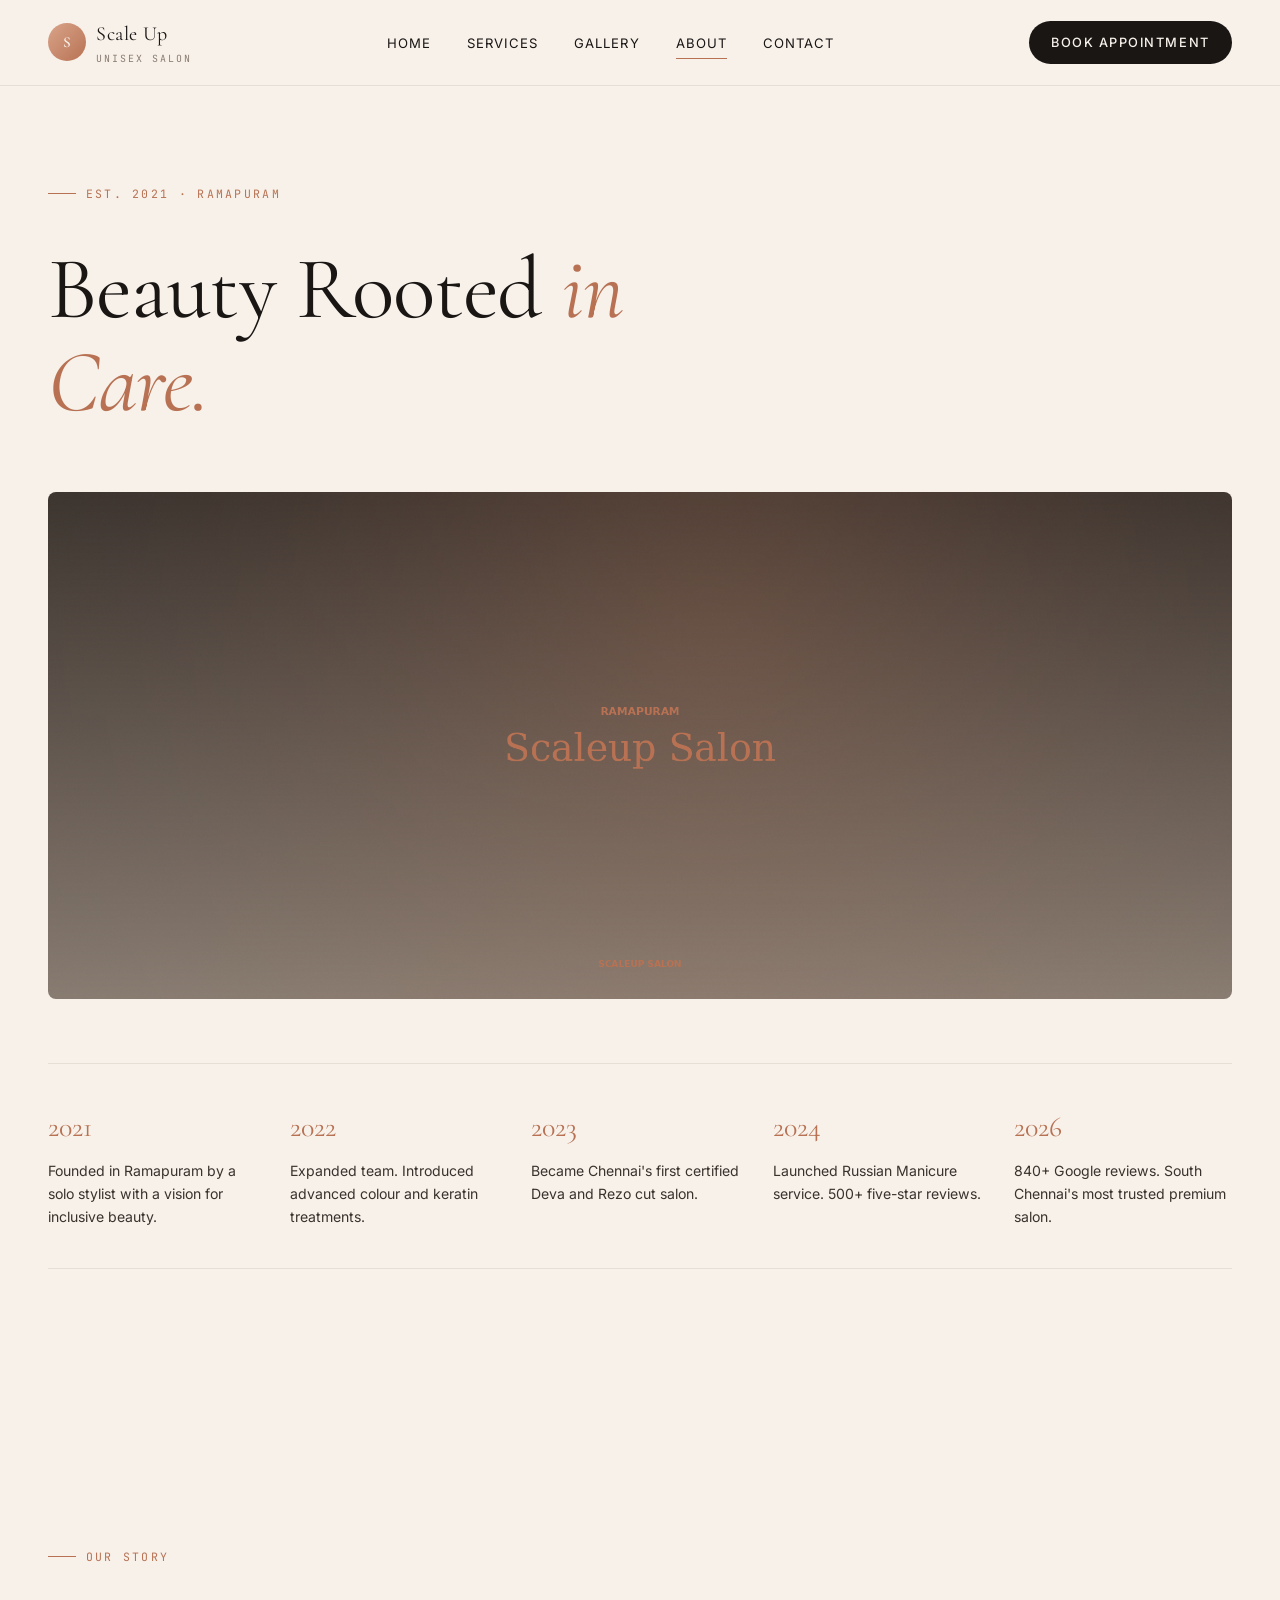
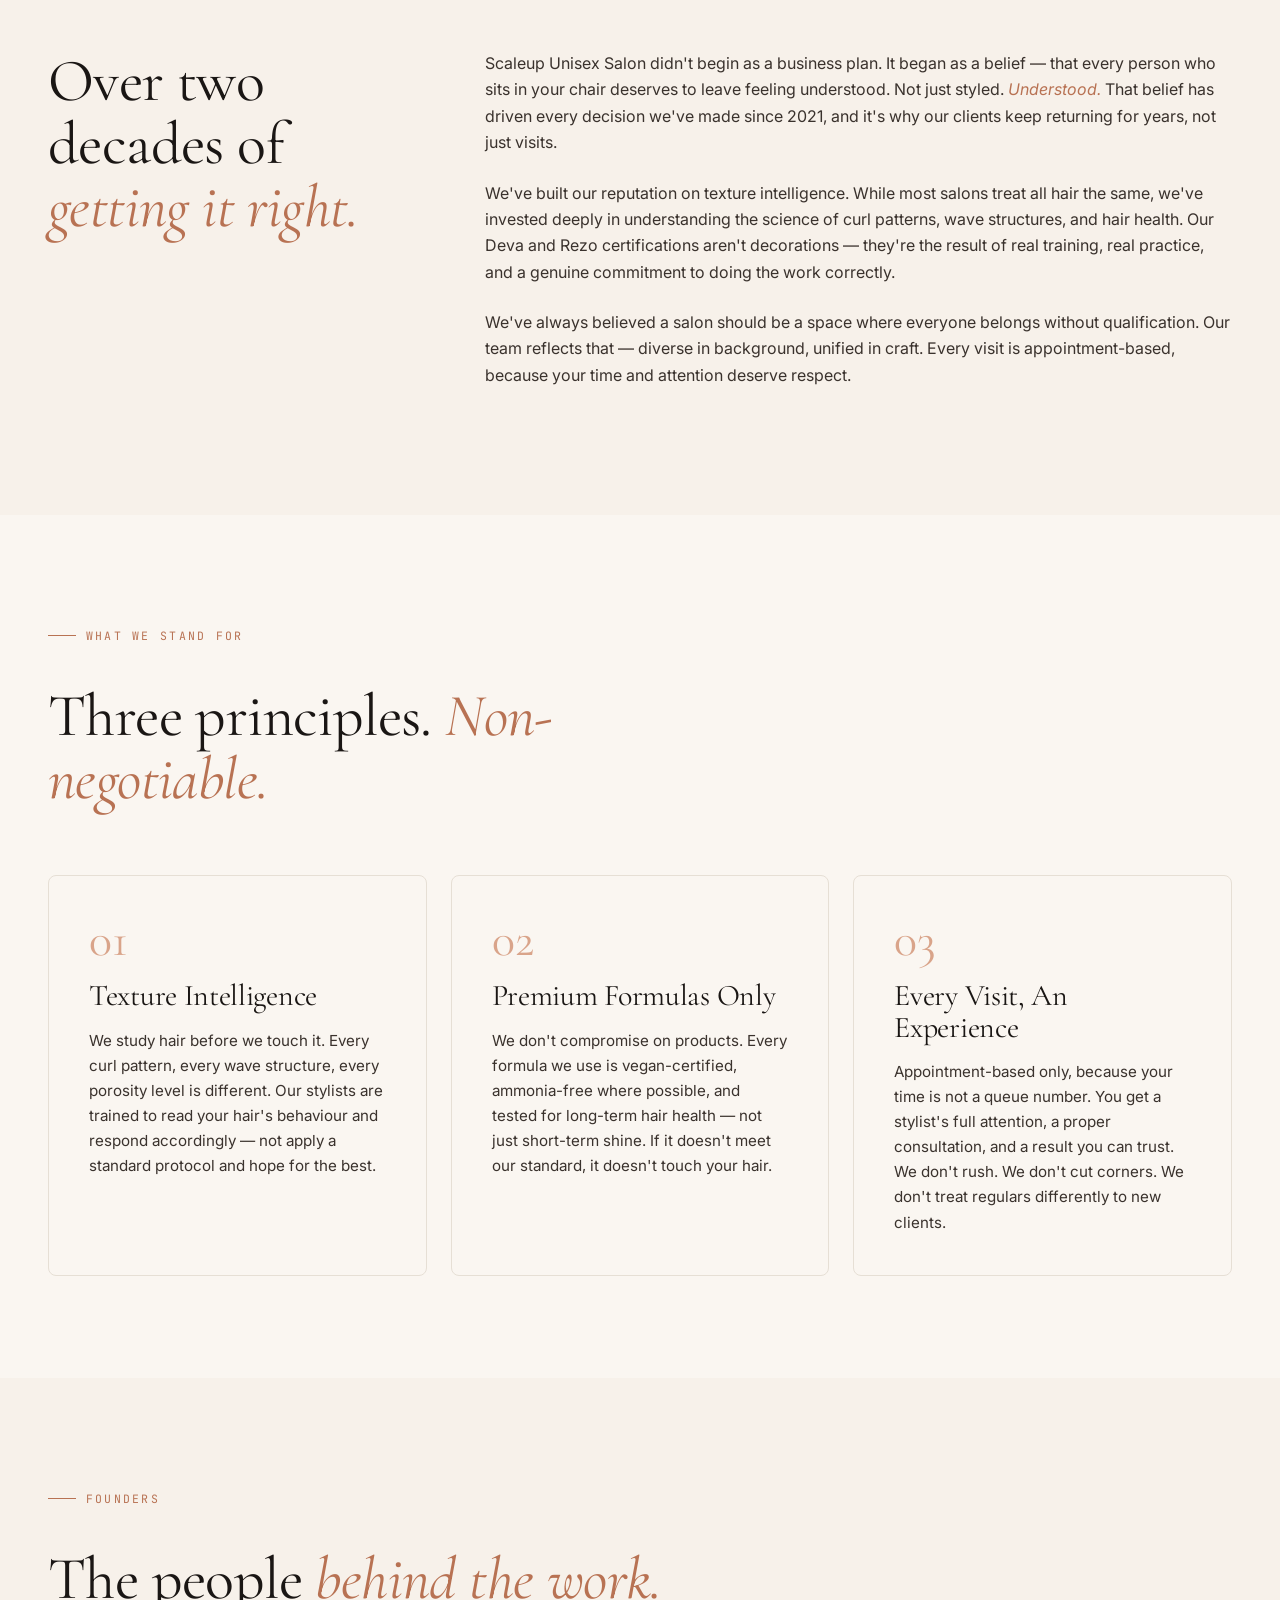
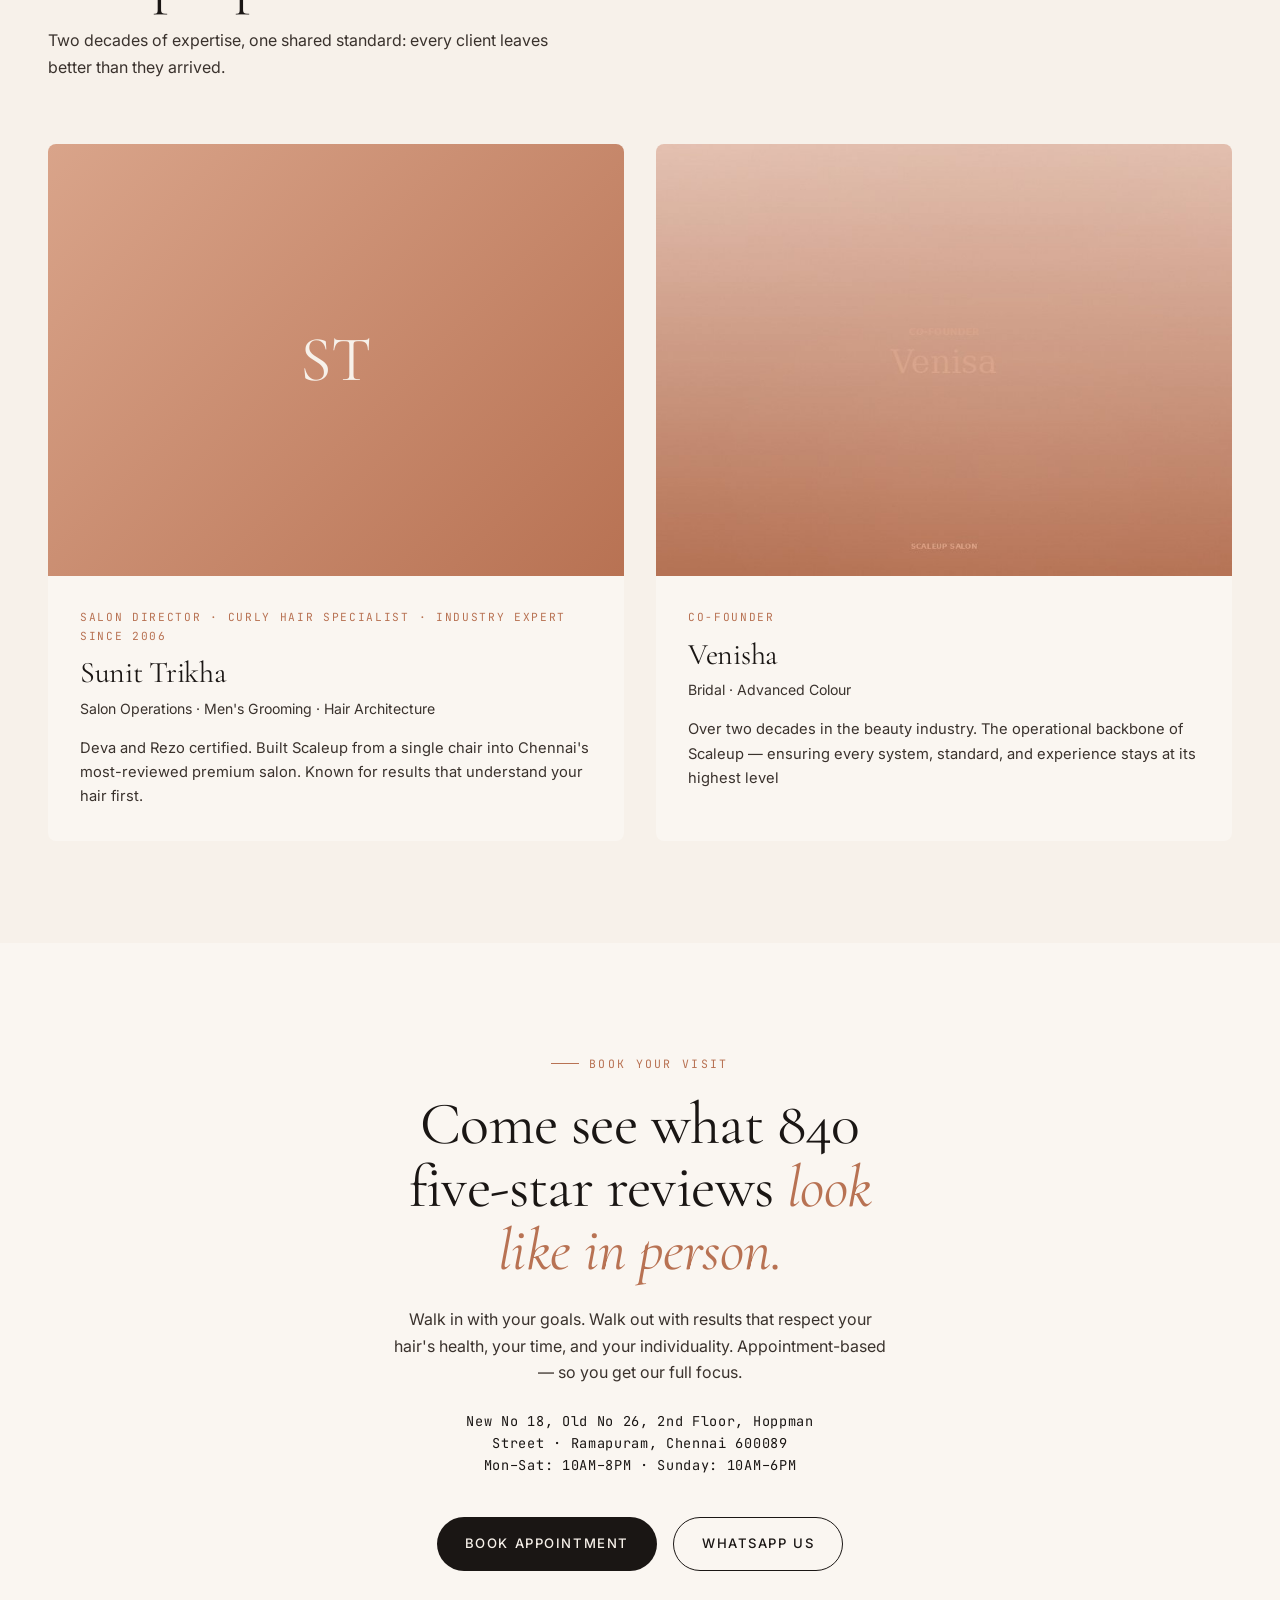
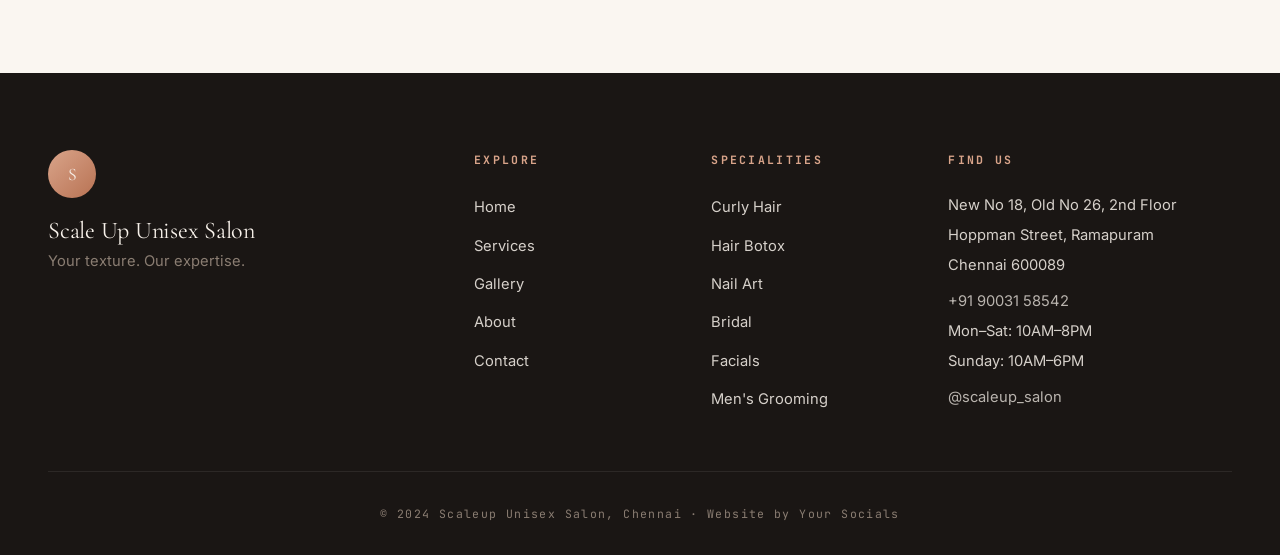
==== about.html @ 475000ea "about us page" ====
<!DOCTYPE html>
<html lang="en">
<head>
  <meta charset="UTF-8" />
  <meta name="viewport" content="width=device-width, initial-scale=1.0" />
  <meta name="description" content="About Scaleup Unisex Salon — women-owned, established 2021. Chennai's premier curly hair and beauty specialist with 840+ five-star reviews." />
  <title>About — Scaleup Unisex Salon</title>
  <link rel="preconnect" href="https://fonts.googleapis.com">
  <link rel="preconnect" href="https://fonts.gstatic.com" crossorigin>
  <link href="https://fonts.googleapis.com/css2?family=Cormorant+Garamond:ital,wght@0,400;0,500;0,600;1,400&family=Inter:wght@300;400;500;600&family=JetBrains+Mono:wght@400;500&display=swap" rel="stylesheet">
  <link rel="stylesheet" href="css/styles.css" />
</head>
<body>

  <!-- Nav -->
  <nav class="nav">
    <div class="nav-inner">
      <a href="index.html" class="nav-brand">
        <span class="logo-mark">S</span>
        <span>Scale Up<small>Unisex Salon</small></span>
      </a>
      <ul class="nav-links">
        <li><a href="index.html">Home</a></li>
        <li><a href="services.html">Services</a></li>
        <li><a href="gallery.html">Gallery</a></li>
        <li><a href="about.html" class="active">About</a></li>
        <li><a href="contact.html">Contact</a></li>
      </ul>
      <a href="contact.html" class="btn btn-primary nav-cta">Book Appointment</a>
      <button class="nav-toggle" aria-label="Menu"><span></span><span></span><span></span></button>
    </div>
  </nav>

  <!-- Page hero -->
  <header class="page-hero">
    <div class="container">
      <span class="eyebrow reveal">Est. 2021 · Ramapuram</span>
      <h1 class="reveal" style="margin-top:1.25rem;">Beauty Rooted <em>in Care.</em></h1>
    </div>
  </header>

  <!-- Hero image -->
  <section style="padding-top:0;">
    <div class="container">
      <div class="reveal" style="border-radius:8px;overflow:hidden;">
        <img src="images/salon-wide.png" alt="Scaleup Salon full interior — chandeliers, elegant mirrors" style="width:100%;aspect-ratio:21/9;object-fit:cover;" />
      </div>

      <!-- Timeline -->
      <div class="timeline reveal">
        <div class="timeline-item">
          <div class="year">2021</div>
          <p>Founded in Ramapuram by a solo stylist with a vision for inclusive beauty.</p>
        </div>
        <div class="timeline-item">
          <div class="year">2022</div>
          <p>Expanded team. Introduced advanced colour and keratin treatments.</p>
        </div>
        <div class="timeline-item">
          <div class="year">2023</div>
          <p>Became Chennai's first certified Deva and Rezo cut salon.</p>
        </div>
        <div class="timeline-item">
          <div class="year">2024</div>
          <p>Launched Russian Manicure service. 500+ five-star reviews.</p>
        </div>
        <div class="timeline-item">
          <div class="year">2026</div>
          <p>840+ Google reviews. South Chennai's most trusted premium salon.</p>
        </div>
      </div>
    </div>
  </section>

  <!-- Story -->
  <section>
    <div class="container">
      <div class="section-head reveal">
        <span class="eyebrow">Our Story</span>
      </div>
      <div class="story-grid reveal">
        <h2>Over two decades of <em>getting it right.</em></h2>
        <div>
          <p>Scaleup Unisex Salon didn't begin as a business plan. It began as a belief — that every person who sits in your chair deserves to leave feeling understood. Not just styled. <em>Understood.</em> That belief has driven every decision we've made since 2021, and it's why our clients keep returning for years, not just visits.</p>
          <p>We've built our reputation on texture intelligence. While most salons treat all hair the same, we've invested deeply in understanding the science of curl patterns, wave structures, and hair health. Our Deva and Rezo certifications aren't decorations — they're the result of real training, real practice, and a genuine commitment to doing the work correctly.</p>
          <p>We've always believed a salon should be a space where everyone belongs without qualification. Our team reflects that — diverse in background, unified in craft. Every visit is appointment-based, because your time and attention deserve respect.</p>
        </div>
      </div>
    </div>
  </section>

  <!-- Principles -->
  <section class="textures">
    <div class="container">
      <div class="section-head reveal">
        <span class="eyebrow">What We Stand For</span>
        <h2 style="margin-top:1.25rem;">Three principles. <em>Non-negotiable.</em></h2>
      </div>
      <div class="principles">
        <div class="principle-card reveal">
          <div class="num">01</div>
          <h3>Texture Intelligence</h3>
          <p>We study hair before we touch it. Every curl pattern, every wave structure, every porosity level is different. Our stylists are trained to read your hair's behaviour and respond accordingly — not apply a standard protocol and hope for the best.</p>
        </div>
        <div class="principle-card reveal">
          <div class="num">02</div>
          <h3>Premium Formulas Only</h3>
          <p>We don't compromise on products. Every formula we use is vegan-certified, ammonia-free where possible, and tested for long-term hair health — not just short-term shine. If it doesn't meet our standard, it doesn't touch your hair.</p>
        </div>
        <div class="principle-card reveal">
          <div class="num">03</div>
          <h3>Every Visit, An Experience</h3>
          <p>Appointment-based only, because your time is not a queue number. You get a stylist's full attention, a proper consultation, and a result you can trust. We don't rush. We don't cut corners. We don't treat regulars differently to new clients.</p>
        </div>
      </div>
    </div>
  </section>

  <!-- Founders -->
  <section>
    <div class="container">
      <div class="section-head reveal">
        <span class="eyebrow">Founders</span>
        <h2 style="margin-top:1.25rem;">The people <em>behind the work.</em></h2>
        <p style="max-width:50ch;margin-top:1rem;color:var(--ink-soft);">Two decades of expertise, one shared standard: every client leaves better than they arrived.</p>
      </div>

      <div class="founders">
                <article class="founder-card reveal">
          <div class="img-wrap">ST</div>
          <div class="body">
            <div class="role">Salon Director · Curly Hair Specialist · Industry Expert since 2006 </div>
            <h3>Sunit Trikha</h3>
            <div class="speciality">Salon Operations · Men's Grooming · Hair Architecture</div>
            <p>Deva and Rezo certified. Built Scaleup from a single chair into Chennai's most-reviewed premium salon. Known for results that understand your hair first.</p>
          </div>
        </article>
        
        <article class="founder-card reveal">
          <div class="img-wrap">
            <img src="images/venisha co founder.jpg" alt="Venisha — Co-Founder, Scaleup Unisex Salon" onerror="this.parentElement.innerHTML='V';" />
          </div>
          <div class="body">
            <div class="role">Co-Founder</div>
            <h3>Venisha</h3>
            <div class="speciality">Bridal · Advanced Colour</div>
            <p>Over two decades in the beauty industry. The operational backbone of Scaleup — ensuring every system, standard, and experience stays at its highest level</p>
          </div>
        </article>
      </div>
    </div>
  </section>

  <!-- CTA -->
  <section class="cta-banner">
    <div class="container reveal">
      <span class="eyebrow">Book Your Visit</span>
      <h2 style="margin-top:1.25rem;">Come see what 840 five-star reviews <em>look like in person.</em></h2>
      <p>Walk in with your goals. Walk out with results that respect your hair's health, your time, and your individuality. Appointment-based — so you get our full focus.</p>
      <p style="font-family:var(--mono);font-size:.85rem;letter-spacing:.05em;margin-top:-1rem;color:var(--ink);">New No 18, Old No 26, 2nd Floor, Hoppman Street · Ramapuram, Chennai 600089<br/>Mon–Sat: 10AM–8PM · Sunday: 10AM–6PM</p>
      <div class="btns">
        <a href="contact.html" class="btn btn-primary">Book Appointment</a>
        <a href="https://wa.me/919003158542" class="btn btn-outline">WhatsApp Us</a>
      </div>
    </div>
  </section>

  <!-- Footer -->
  <footer class="footer">
    <div class="container">
      <div class="footer-grid">
        <div class="footer-brand">
          <div class="logo-mark">S</div>
          <h4>Scale Up Unisex Salon</h4>
          <p>Your texture. Our expertise.</p>
        </div>
        <div class="footer-col">
          <h5>Explore</h5>
          <ul>
            <li><a href="index.html">Home</a></li>
            <li><a href="services.html">Services</a></li>
            <li><a href="gallery.html">Gallery</a></li>
            <li><a href="about.html">About</a></li>
            <li><a href="contact.html">Contact</a></li>
          </ul>
        </div>
        <div class="footer-col">
          <h5>Specialities</h5>
          <ul>
            <li><a href="services.html">Curly Hair</a></li>
            <li><a href="services.html">Hair Botox</a></li>
            <li><a href="services.html">Nail Art</a></li>
            <li><a href="services.html">Bridal</a></li>
            <li><a href="services.html">Facials</a></li>
            <li><a href="services.html">Men's Grooming</a></li>
          </ul>
        </div>
        <div class="footer-col">
          <h5>Find Us</h5>
          <p>New No 18, Old No 26, 2nd Floor</p>
          <p>Hoppman Street, Ramapuram</p>
          <p>Chennai 600089</p>
          <p style="margin-top:.75rem;"><a href="tel:+919003158542">+91 90031 58542</a></p>
          <p>Mon–Sat: 10AM–8PM</p>
          <p>Sunday: 10AM–6PM</p>
          <p style="margin-top:.75rem;"><a href="https://instagram.com/scaleup_salon">@scaleup_salon</a></p>
        </div>
      </div>
      <div class="footer-bottom">
        © 2024 Scaleup Unisex Salon, Chennai · Website by Your Socials
      </div>
    </div>
  </footer>

  <script src="js/main.js"></script>
</body>
</html>
---- css/styles.css ----
/* ========================================
   SCALEUP UNISEX SALON — Stylesheet
   ======================================== */

/* ---------- Design Tokens ---------- */
:root {
  /* Colors — warm editorial palette */
  --cream:        #f7f1ea;
  --cream-soft:   #faf6f1;
  --ink:          #1a1614;
  --ink-soft:     #3a322d;
  --muted:        #8a7d72;
  --blush:        #d9a48a;
  --blush-deep:   #b87253;
  --rose:         #c08672;
  --gold:         #b89968;
  --line:         #e6dfd5;
  --white:        #ffffff;

  /* Typography */
  --serif:        'Cormorant Garamond', 'Playfair Display', Georgia, serif;
  --sans:         'Inter', system-ui, -apple-system, sans-serif;
  --mono:         'JetBrains Mono', 'Courier New', monospace;

  /* Layout */
  --max:          1280px;
  --pad-x:        clamp(1.25rem, 4vw, 3rem);

  /* Motion */
  --ease:         cubic-bezier(0.22, 1, 0.36, 1);
}

/* ---------- Base ---------- */
* { box-sizing: border-box; margin: 0; padding: 0; }

html { scroll-behavior: smooth; }

body {
  font-family: var(--sans);
  font-size: 16px;
  line-height: 1.65;
  color: var(--ink);
  background: var(--cream);
  -webkit-font-smoothing: antialiased;
  -moz-osx-font-smoothing: grayscale;
  overflow-x: hidden;
}

img { max-width: 100%; height: auto; display: block; }

a { color: inherit; text-decoration: none; transition: opacity .25s var(--ease); }
a:hover { opacity: .7; }

button { font-family: inherit; cursor: pointer; border: none; background: none; }

.container {
  max-width: var(--max);
  margin: 0 auto;
  padding: 0 var(--pad-x);
}

/* ---------- Typography ---------- */
h1, h2, h3, h4 {
  font-family: var(--serif);
  font-weight: 400;
  line-height: 1.05;
  letter-spacing: -0.01em;
}

h1 { font-size: clamp(2.75rem, 7vw, 5.5rem); }
h2 { font-size: clamp(2rem, 5vw, 3.75rem); }
h3 { font-size: clamp(1.4rem, 2.5vw, 1.875rem); }

.eyebrow {
  font-family: var(--mono);
  font-size: .72rem;
  text-transform: uppercase;
  letter-spacing: .2em;
  color: var(--blush-deep);
  display: inline-flex;
  align-items: center;
  gap: .6rem;
}
.eyebrow::before {
  content: "";
  width: 28px;
  height: 1px;
  background: var(--blush-deep);
}

em, .italic { font-style: italic; color: var(--blush-deep); }

/* ---------- Buttons ---------- */
.btn {
  display: inline-flex;
  align-items: center;
  gap: .6rem;
  padding: .95rem 1.75rem;
  font-family: var(--sans);
  font-size: .82rem;
  font-weight: 500;
  letter-spacing: .12em;
  text-transform: uppercase;
  border-radius: 999px;
  transition: all .3s var(--ease);
  white-space: nowrap;
}
.btn-primary {
  background: var(--ink);
  color: var(--cream);
}
.btn-primary:hover {
  background: var(--blush-deep);
  opacity: 1;
  transform: translateY(-2px);
}
.btn-outline {
  background: transparent;
  color: var(--ink);
  border: 1px solid var(--ink);
}
.btn-outline:hover {
  background: var(--ink);
  color: var(--cream);
  opacity: 1;
}
.btn-light {
  background: var(--cream);
  color: var(--ink);
}
.btn-light:hover {
  background: var(--blush);
  color: var(--cream);
  opacity: 1;
}

/* ---------- Navigation ---------- */
.nav {
  position: sticky;
  top: 0;
  z-index: 100;
  background: rgba(247, 241, 234, 0.88);
  backdrop-filter: blur(16px);
  -webkit-backdrop-filter: blur(16px);
  border-bottom: 1px solid var(--line);
}
.nav-inner {
  display: flex;
  align-items: center;
  justify-content: space-between;
  padding: 1.1rem var(--pad-x);
  max-width: var(--max);
  margin: 0 auto;
}
.nav-brand {
  display: flex;
  align-items: center;
  gap: .65rem;
  font-family: var(--serif);
  font-size: 1.25rem;
  letter-spacing: .02em;
}
.nav-brand .logo-mark {
  width: 38px;
  height: 38px;
  border-radius: 50%;
  background: linear-gradient(135deg, var(--blush), var(--blush-deep));
  display: grid;
  place-items: center;
  color: var(--cream);
  font-family: var(--serif);
  font-size: .95rem;
  font-weight: 600;
}
.nav-brand small {
  display: block;
  font-size: .62rem;
  font-family: var(--mono);
  letter-spacing: .2em;
  text-transform: uppercase;
  color: var(--muted);
}
.nav-links {
  display: flex;
  align-items: center;
  gap: 2.25rem;
  list-style: none;
}
.nav-links a {
  font-size: .82rem;
  letter-spacing: .08em;
  text-transform: uppercase;
  position: relative;
  padding: .25rem 0;
}
.nav-links a.active::after,
.nav-links a:hover::after {
  content: "";
  position: absolute;
  left: 0; right: 0;
  bottom: -4px;
  height: 1px;
  background: var(--blush-deep);
}
.nav-links a:hover { opacity: 1; }
.nav-cta { font-size: .8rem; padding: .7rem 1.4rem; }

.nav-toggle {
  display: none;
  flex-direction: column;
  gap: 5px;
  padding: .5rem;
}
.nav-toggle span {
  width: 24px;
  height: 1.5px;
  background: var(--ink);
  transition: .3s var(--ease);
}

/* Mobile nav */
@media (max-width: 860px) {
  .nav-links, .nav-cta { display: none; }
  .nav-toggle { display: flex; }
  .nav.open .nav-links {
    display: flex;
    position: absolute;
    top: 100%;
    left: 0; right: 0;
    flex-direction: column;
    background: var(--cream);
    padding: 1.5rem var(--pad-x) 2rem;
    gap: 1.25rem;
    border-bottom: 1px solid var(--line);
  }
  .nav.open .nav-toggle span:nth-child(1) { transform: translateY(6.5px) rotate(45deg); }
  .nav.open .nav-toggle span:nth-child(2) { opacity: 0; }
  .nav.open .nav-toggle span:nth-child(3) { transform: translateY(-6.5px) rotate(-45deg); }
}

/* ---------- Hero ---------- */
.hero {
  position: relative;
  padding: clamp(4rem, 10vw, 7rem) 0 clamp(3rem, 6vw, 5rem);
  overflow: hidden;
}
.hero::before {
  content: "";
  position: absolute;
  top: -10%;
  right: -15%;
  width: 60vw;
  height: 60vw;
  max-width: 700px;
  max-height: 700px;
  background: radial-gradient(circle, rgba(217, 164, 138, 0.35) 0%, transparent 65%);
  border-radius: 50%;
  pointer-events: none;
  z-index: 0;
}

/* Hero background image carousel */
.hero-bg-carousel {
  position: absolute;
  inset: 0;
  z-index: 0;
  overflow: hidden;
}
.hero-bg-slide {
  position: absolute;
  inset: 0;
  width: 100%;
  height: 100%;
  object-fit: cover;
  opacity: 0;
  transition: opacity 1.6s ease;
}
.hero-bg-slide.active { opacity: 1; }
/* Fade the carousel into the cream background so the copy on the left stays fully legible */
.hero-bg-carousel::after {
  content: "";
  position: absolute;
  inset: 0;
  background: linear-gradient(
    90deg,
    var(--cream) 0%,
    var(--cream) 30%,
    rgba(247, 241, 234, 0.85) 45%,
    rgba(247, 241, 234, 0.35) 65%,
    rgba(247, 241, 234, 0.1) 100%
  );
}

.hero-inner { position: relative; z-index: 1; }
.hero h1 {
  max-width: 14ch;
  margin-bottom: 1.5rem;
}
.hero h1 em { display: block; }
.hero p.lead {
  max-width: 50ch;
  font-size: clamp(1rem, 1.4vw, 1.18rem);
  color: var(--ink-soft);
  margin-bottom: 2.25rem;
}
.hero-cta { display: flex; flex-wrap: wrap; gap: 1rem; margin-bottom: 3.5rem; }

.hero-stats {
  display: flex;
  gap: clamp(2rem, 6vw, 4.5rem);
  padding-top: 2rem;
  border-top: 1px solid var(--line);
  max-width: 500px;
}
.hero-stats .stat-num {
  font-family: var(--serif);
  font-size: clamp(2rem, 4vw, 2.75rem);
  display: block;
  color: var(--ink);
}
.hero-stats .stat-label {
  font-family: var(--mono);
  font-size: .7rem;
  letter-spacing: .18em;
  text-transform: uppercase;
  color: var(--muted);
}

/* ---------- Section base ---------- */
section { padding: clamp(4rem, 8vw, 7rem) 0; position: relative; }
.section-head { margin-bottom: clamp(2.5rem, 5vw, 4rem); }
.section-head .eyebrow { margin-bottom: 1.25rem; }
.section-head h2 { max-width: 22ch; }

/* ---------- About preview ---------- */
.about-preview {
  display: grid;
  grid-template-columns: 1fr 1fr;
  gap: clamp(2rem, 5vw, 5rem);
  align-items: center;
}
.about-preview .copy h2 { margin: 1.25rem 0 1.75rem; }
.about-preview .copy p { color: var(--ink-soft); margin-bottom: 1.75rem; max-width: 50ch; }
.about-preview .tags {
  display: flex;
  flex-wrap: wrap;
  gap: .6rem;
}
.about-preview .tag {
  padding: .45rem 1rem;
  border: 1px solid var(--line);
  border-radius: 999px;
  font-size: .78rem;
  background: var(--cream-soft);
}
.about-preview .image-wrap {
  position: relative;
  border-radius: 8px;
  overflow: hidden;
}
.about-preview .image-wrap img {
  width: 100%;
  aspect-ratio: 4/5;
  object-fit: cover;
}
.about-preview .image-badge {
  position: absolute;
  top: 1.5rem;
  left: 1.5rem;
  background: var(--cream);
  padding: .8rem 1.2rem;
  border-radius: 999px;
  font-family: var(--mono);
  font-size: .72rem;
  letter-spacing: .12em;
  text-transform: uppercase;
  box-shadow: 0 4px 14px rgba(26, 22, 20, 0.12);
}
@media (max-width: 860px) {
  .about-preview { grid-template-columns: 1fr; }
}

/* ---------- Texture cards ---------- */
.textures { background: var(--cream-soft); }
.texture-grid {
  display: grid;
  grid-template-columns: repeat(3, 1fr);
  gap: 1.5rem;
}
.texture-card {
  position: relative;
  border-radius: 8px;
  overflow: hidden;
  background: var(--white);
  transition: transform .5s var(--ease);
}
.texture-card:hover { transform: translateY(-6px); }
.texture-card img {
  width: 100%;
  aspect-ratio: 3/4;
  object-fit: cover;
  transition: transform .8s var(--ease);
}
.texture-card:hover img { transform: scale(1.04); }
.texture-card .card-body {
  padding: 1.75rem;
}
.texture-card .card-tag {
  font-family: var(--mono);
  font-size: .7rem;
  letter-spacing: .15em;
  text-transform: uppercase;
  color: var(--blush-deep);
  margin-bottom: .75rem;
}
.texture-card h3 { margin-bottom: .85rem; }
.texture-card p { color: var(--ink-soft); font-size: .95rem; margin-bottom: 1.25rem; }
.texture-card .card-link {
  font-family: var(--mono);
  font-size: .72rem;
  letter-spacing: .15em;
  text-transform: uppercase;
  color: var(--ink);
  border-bottom: 1px solid var(--blush-deep);
  padding-bottom: 2px;
}
@media (max-width: 860px) { .texture-grid { grid-template-columns: 1fr; } }

.section-foot { text-align: center; margin-top: 3rem; }

/* ---------- Services list ---------- */
.services-head {
  display: flex;
  justify-content: space-between;
  align-items: flex-end;
  margin-bottom: clamp(2.5rem, 5vw, 4rem);
  flex-wrap: wrap;
  gap: 1.5rem;
}
.services-list { display: flex; flex-direction: column; }
.service-row {
  display: grid;
  grid-template-columns: 80px 1fr 2fr auto;
  gap: 2rem;
  align-items: center;
  padding: 2rem 0;
  border-top: 1px solid var(--line);
  transition: padding .3s var(--ease);
}
.service-row:last-child { border-bottom: 1px solid var(--line); }
.service-row:hover { padding-left: 1.5rem; }
.service-row .num {
  font-family: var(--serif);
  font-size: 2rem;
  color: var(--muted);
}
.service-row .tag {
  font-family: var(--mono);
  font-size: .7rem;
  letter-spacing: .15em;
  text-transform: uppercase;
  color: var(--blush-deep);
}
.service-row h3 { margin-top: .35rem; }
.service-row p { color: var(--ink-soft); font-size: .95rem; max-width: 50ch; }
.service-row .arrow {
  width: 50px;
  height: 50px;
  border: 1px solid var(--ink);
  border-radius: 50%;
  display: grid;
  place-items: center;
  transition: all .3s var(--ease);
}
.service-row:hover .arrow {
  background: var(--ink);
  color: var(--cream);
}
@media (max-width: 860px) {
  .service-row {
    grid-template-columns: 50px 1fr;
    gap: 1rem;
  }
  .service-row .desc { grid-column: 1 / -1; }
  .service-row .arrow { display: none; }
}

/* ---------- Gallery grid ---------- */
.gallery-grid {
  display: grid;
  grid-template-columns: repeat(3, 1fr);
  gap: 1.25rem;
}
.gallery-item {
  position: relative;
  border-radius: 6px;
  overflow: hidden;
  aspect-ratio: 3/4;
}
.gallery-item:nth-child(4n+1) { aspect-ratio: 3/4; }
.gallery-item:nth-child(4n+2) { aspect-ratio: 1/1; }
.gallery-item:nth-child(4n+3) { aspect-ratio: 4/5; }
.gallery-item img {
  width: 100%;
  height: 100%;
  object-fit: cover;
  transition: transform .7s var(--ease);
}
.gallery-item:hover img { transform: scale(1.06); }
.gallery-item .overlay {
  position: absolute;
  inset: 0;
  background: linear-gradient(to top, rgba(26,22,20,.7) 0%, transparent 50%);
  opacity: 0;
  transition: opacity .3s var(--ease);
  display: flex;
  flex-direction: column;
  justify-content: flex-end;
  padding: 1.5rem;
  color: var(--cream);
}
.gallery-item:hover .overlay { opacity: 1; }
.gallery-item .overlay .tag {
  font-family: var(--mono);
  font-size: .7rem;
  letter-spacing: .15em;
  text-transform: uppercase;
  opacity: .85;
}
.gallery-item .overlay .title {
  font-family: var(--serif);
  font-size: 1.2rem;
  margin-top: .35rem;
}
@media (max-width: 860px) {
  .gallery-grid { grid-template-columns: repeat(2, 1fr); }
}
@media (max-width: 500px) {
  .gallery-grid { grid-template-columns: 1fr; }
}

/* ---------- Testimonials ---------- */
.testimonials { background: var(--ink); color: var(--cream); }
.testimonials .eyebrow { color: var(--blush); }
.testimonials .eyebrow::before { background: var(--blush); }
.testimonials h2 { color: var(--cream); }

.testimonial-track {
  display: flex;
  gap: 2rem;
  overflow-x: auto;
  scroll-snap-type: x mandatory;
  scrollbar-width: none;
  padding-bottom: 1rem;
  margin: 0 calc(-1 * var(--pad-x));
  padding-left: var(--pad-x);
  padding-right: var(--pad-x);
}
.testimonial-track::-webkit-scrollbar { display: none; }
.testimonial-card {
  flex: 0 0 min(420px, 80vw);
  background: rgba(255,255,255,.04);
  border: 1px solid rgba(255,255,255,.08);
  border-radius: 8px;
  padding: 2.25rem;
  scroll-snap-align: start;
}
.stars { color: var(--blush); letter-spacing: .15em; margin-bottom: 1.25rem; }
.testimonial-card blockquote {
  font-family: var(--serif);
  font-size: 1.2rem;
  font-style: italic;
  line-height: 1.5;
  margin-bottom: 2rem;
  color: var(--cream);
}
.testimonial-author {
  display: flex;
  align-items: center;
  gap: 1rem;
  padding-top: 1.5rem;
  border-top: 1px solid rgba(255,255,255,.08);
}
.author-avatar {
  width: 44px;
  height: 44px;
  border-radius: 50%;
  background: linear-gradient(135deg, var(--blush), var(--blush-deep));
  display: grid;
  place-items: center;
  font-family: var(--serif);
  font-size: .9rem;
  color: var(--cream);
}
.author-info .name { font-weight: 500; font-size: .95rem; }
.author-info .service {
  font-family: var(--mono);
  font-size: .7rem;
  letter-spacing: .12em;
  text-transform: uppercase;
  color: var(--muted);
  margin-top: 2px;
}

.testimonial-foot {
  margin-top: 2.5rem;
  display: flex;
  justify-content: space-between;
  align-items: center;
  flex-wrap: wrap;
  gap: 1rem;
}
.review-meta { font-family: var(--mono); font-size: .8rem; letter-spacing: .12em; color: var(--blush); }
.t-controls { display: flex; gap: .75rem; }
.t-btn {
  width: 44px; height: 44px;
  border-radius: 50%;
  border: 1px solid rgba(255,255,255,.2);
  color: var(--cream);
  display: grid; place-items: center;
  transition: .3s var(--ease);
}
.t-btn:hover { background: var(--cream); color: var(--ink); }

/* ---------- CTA banner ---------- */
.cta-banner {
  text-align: center;
  background: var(--cream-soft);
}
.cta-banner h2 { max-width: 18ch; margin: 1.25rem auto 1.5rem; }
.cta-banner p {
  max-width: 50ch;
  margin: 0 auto 2.5rem;
  color: var(--ink-soft);
}
.cta-banner .btns {
  display: flex;
  gap: 1rem;
  justify-content: center;
  flex-wrap: wrap;
}

/* ---------- Footer ---------- */
.footer {
  background: var(--ink);
  color: var(--cream);
  padding: clamp(3.5rem, 6vw, 5rem) 0 2rem;
}
.footer-grid {
  display: grid;
  grid-template-columns: 2fr 1fr 1fr 1.5fr;
  gap: 3rem;
  margin-bottom: 3.5rem;
}
.footer-brand .logo-mark {
  width: 48px; height: 48px;
  border-radius: 50%;
  background: linear-gradient(135deg, var(--blush), var(--blush-deep));
  display: grid; place-items: center;
  color: var(--cream);
  font-family: var(--serif);
  font-size: 1.1rem;
  margin-bottom: 1.25rem;
}
.footer-brand h4 { font-size: 1.5rem; margin-bottom: .35rem; }
.footer-brand p { color: var(--muted); max-width: 30ch; font-size: .92rem; }

.footer-col h5 {
  font-family: var(--mono);
  font-size: .72rem;
  letter-spacing: .2em;
  text-transform: uppercase;
  color: var(--blush);
  margin-bottom: 1.5rem;
}
.footer-col ul { list-style: none; display: flex; flex-direction: column; gap: .75rem; }
.footer-col a, .footer-col p { font-size: .92rem; color: var(--cream); opacity: .85; }
.footer-col p { margin-bottom: .35rem; }

.footer-bottom {
  padding-top: 2rem;
  border-top: 1px solid rgba(255,255,255,.08);
  text-align: center;
  font-family: var(--mono);
  font-size: .72rem;
  letter-spacing: .12em;
  color: var(--muted);
}

@media (max-width: 860px) {
  .footer-grid { grid-template-columns: 1fr 1fr; gap: 2rem; }
}
@media (max-width: 500px) {
  .footer-grid { grid-template-columns: 1fr; }
}

/* ---------- Page hero (interior pages) ---------- */
.page-hero {
  padding: clamp(3.5rem, 7vw, 6rem) 0 clamp(2.5rem, 5vw, 4rem);
  position: relative;
}
.page-hero .eyebrow { margin-bottom: 1.25rem; }
.page-hero h1 { max-width: 14ch; }

/* ---------- Services page rows ---------- */
.svc-block {
  display: grid;
  grid-template-columns: 1fr 1fr;
  gap: clamp(2rem, 6vw, 5rem);
  align-items: center;
  padding: clamp(3rem, 6vw, 5rem) 0;
  border-top: 1px solid var(--line);
}
.svc-block:nth-child(even) { direction: rtl; }
.svc-block:nth-child(even) > * { direction: ltr; }
.svc-block .img-col img {
  width: 100%;
  aspect-ratio: 4/5;
  object-fit: cover;
  border-radius: 8px;
}
.svc-block .copy-col .tag {
  font-family: var(--mono);
  font-size: .72rem;
  letter-spacing: .18em;
  text-transform: uppercase;
  color: var(--blush-deep);
  margin-bottom: 1rem;
  display: block;
}
.svc-block .copy-col h2 { margin-bottom: 1.5rem; }
.svc-block .copy-col > p { color: var(--ink-soft); margin-bottom: 2rem; max-width: 50ch; }
.price-list { list-style: none; margin-bottom: 2rem; }
.price-list li {
  display: flex;
  justify-content: space-between;
  padding: .9rem 0;
  border-bottom: 1px dotted var(--line);
  font-size: .95rem;
}
.price-list li .price {
  font-family: var(--mono);
  font-weight: 500;
  color: var(--blush-deep);
}
@media (max-width: 860px) {
  .svc-block, .svc-block:nth-child(even) { grid-template-columns: 1fr; direction: ltr; }
}

/* ---------- About page ---------- */
.timeline {
  display: grid;
  grid-template-columns: repeat(5, 1fr);
  gap: 1.5rem;
  margin: clamp(3rem, 5vw, 4rem) 0;
  padding: 2.5rem 0;
  border-top: 1px solid var(--line);
  border-bottom: 1px solid var(--line);
}
.timeline-item .year {
  font-family: var(--serif);
  font-size: 1.75rem;
  color: var(--blush-deep);
  margin-bottom: .5rem;
}
.timeline-item p { font-size: .88rem; color: var(--ink-soft); }
@media (max-width: 860px) {
  .timeline { grid-template-columns: repeat(2, 1fr); }
}
@media (max-width: 500px) {
  .timeline { grid-template-columns: 1fr; }
}

.story-grid {
  display: grid;
  grid-template-columns: 1fr 2fr;
  gap: clamp(2rem, 5vw, 4rem);
  align-items: start;
}
.story-grid h2 { position: sticky; top: 100px; }
.story-grid p { margin-bottom: 1.5rem; color: var(--ink-soft); }
@media (max-width: 860px) {
  .story-grid { grid-template-columns: 1fr; }
  .story-grid h2 { position: static; }
}

.principles {
  display: grid;
  grid-template-columns: repeat(3, 1fr);
  gap: 1.5rem;
}
.principle-card {
  background: var(--cream-soft);
  padding: 2.5rem;
  border-radius: 8px;
  border: 1px solid var(--line);
}
.principle-card .num {
  font-family: var(--serif);
  font-size: 3rem;
  color: var(--blush);
  margin-bottom: 1rem;
  line-height: 1;
}
.principle-card h3 { margin-bottom: 1rem; }
.principle-card p { font-size: .95rem; color: var(--ink-soft); }
@media (max-width: 860px) {
  .principles { grid-template-columns: 1fr; }
}

.founders {
  display: grid;
  grid-template-columns: 1fr 1fr;
  gap: 2rem;
}
.founder-card {
  background: var(--cream-soft);
  border-radius: 8px;
  overflow: hidden;
}
.founder-card .img-wrap {
  aspect-ratio: 4/3;
  background: linear-gradient(135deg, var(--blush) 0%, var(--blush-deep) 100%);
  display: grid;
  place-items: center;
  color: var(--cream);
  font-family: var(--serif);
  font-size: 4rem;
}
.founder-card .img-wrap img {
  width: 100%; height: 100%;
  object-fit: cover;
}
.founder-card .body { padding: 2rem; }
.founder-card .role {
  font-family: var(--mono);
  font-size: .7rem;
  letter-spacing: .15em;
  text-transform: uppercase;
  color: var(--blush-deep);
  margin-bottom: .75rem;
}
.founder-card h3 { margin-bottom: .5rem; }
.founder-card .speciality {
  color: var(--ink-soft);
  font-size: .88rem;
  margin-bottom: 1rem;
}
.founder-card p { font-size: .92rem; color: var(--ink-soft); }
@media (max-width: 860px) { .founders { grid-template-columns: 1fr; } }

/* ---------- Gallery filter ---------- */
.gallery-filter {
  display: flex;
  gap: .5rem;
  flex-wrap: wrap;
  margin-bottom: 2.5rem;
  padding-top: 1rem;
}
.filter-btn {
  padding: .6rem 1.4rem;
  border: 1px solid var(--line);
  border-radius: 999px;
  font-size: .82rem;
  letter-spacing: .08em;
  color: var(--ink-soft);
  background: var(--cream);
  transition: .25s var(--ease);
}
.filter-btn:hover, .filter-btn.active {
  background: var(--ink);
  color: var(--cream);
  border-color: var(--ink);
}

.gallery-item.hidden { display: none; }

/* ---------- Contact form ---------- */
.contact-grid {
  display: grid;
  grid-template-columns: 1fr 1.4fr;
  gap: clamp(2rem, 5vw, 4rem);
  align-items: start;
}
.contact-info {
  background: var(--cream-soft);
  padding: 2.5rem;
  border-radius: 8px;
  border: 1px solid var(--line);
}
.contact-info .info-img {
  width: 100%;
  aspect-ratio: 4/3;
  object-fit: cover;
  border-radius: 6px;
  margin-bottom: 2rem;
}
.contact-info h4 {
  font-family: var(--mono);
  font-size: .72rem;
  letter-spacing: .18em;
  text-transform: uppercase;
  color: var(--blush-deep);
  margin-bottom: .75rem;
}
.contact-info .info-block { margin-bottom: 2rem; }
.contact-info .info-block p { color: var(--ink-soft); font-size: .95rem; line-height: 1.7; }

.contact-info .info-cta {
  display: flex;
  flex-direction: column;
  gap: .75rem;
  margin-top: 2rem;
}

.contact-form {
  background: var(--white);
  padding: clamp(2rem, 4vw, 3rem);
  border-radius: 8px;
  border: 1px solid var(--line);
}
.form-grid {
  display: grid;
  grid-template-columns: 1fr 1fr;
  gap: 1.25rem;
}
.form-grid .full { grid-column: 1 / -1; }
.form-group { display: flex; flex-direction: column; }
.form-group label {
  font-family: var(--mono);
  font-size: .68rem;
  letter-spacing: .15em;
  text-transform: uppercase;
  color: var(--muted);
  margin-bottom: .5rem;
}
.form-group input,
.form-group select,
.form-group textarea {
  font-family: var(--sans);
  font-size: .95rem;
  padding: .85rem 1rem;
  background: var(--cream-soft);
  border: 1px solid var(--line);
  border-radius: 6px;
  color: var(--ink);
  transition: .2s var(--ease);
}
.form-group input:focus,
.form-group select:focus,
.form-group textarea:focus {
  outline: none;
  border-color: var(--blush-deep);
  background: var(--white);
}
.form-group textarea { resize: vertical; min-height: 110px; }

.form-submit { margin-top: 1.5rem; width: 100%; justify-content: center; }

.form-success {
  display: none;
  background: var(--ink);
  color: var(--cream);
  padding: 1.25rem 1.5rem;
  border-radius: 6px;
  margin-top: 1.5rem;
  font-size: .92rem;
}
.form-success.show { display: block; }

@media (max-width: 860px) {
  .contact-grid { grid-template-columns: 1fr; }
  .form-grid { grid-template-columns: 1fr; }
}

/* ---------- Reveal animation ---------- */
.reveal {
  opacity: 0;
  transform: translateY(24px);
  transition: opacity .8s var(--ease), transform .8s var(--ease);
}
.reveal.in {
  opacity: 1;
  transform: translateY(0);
}
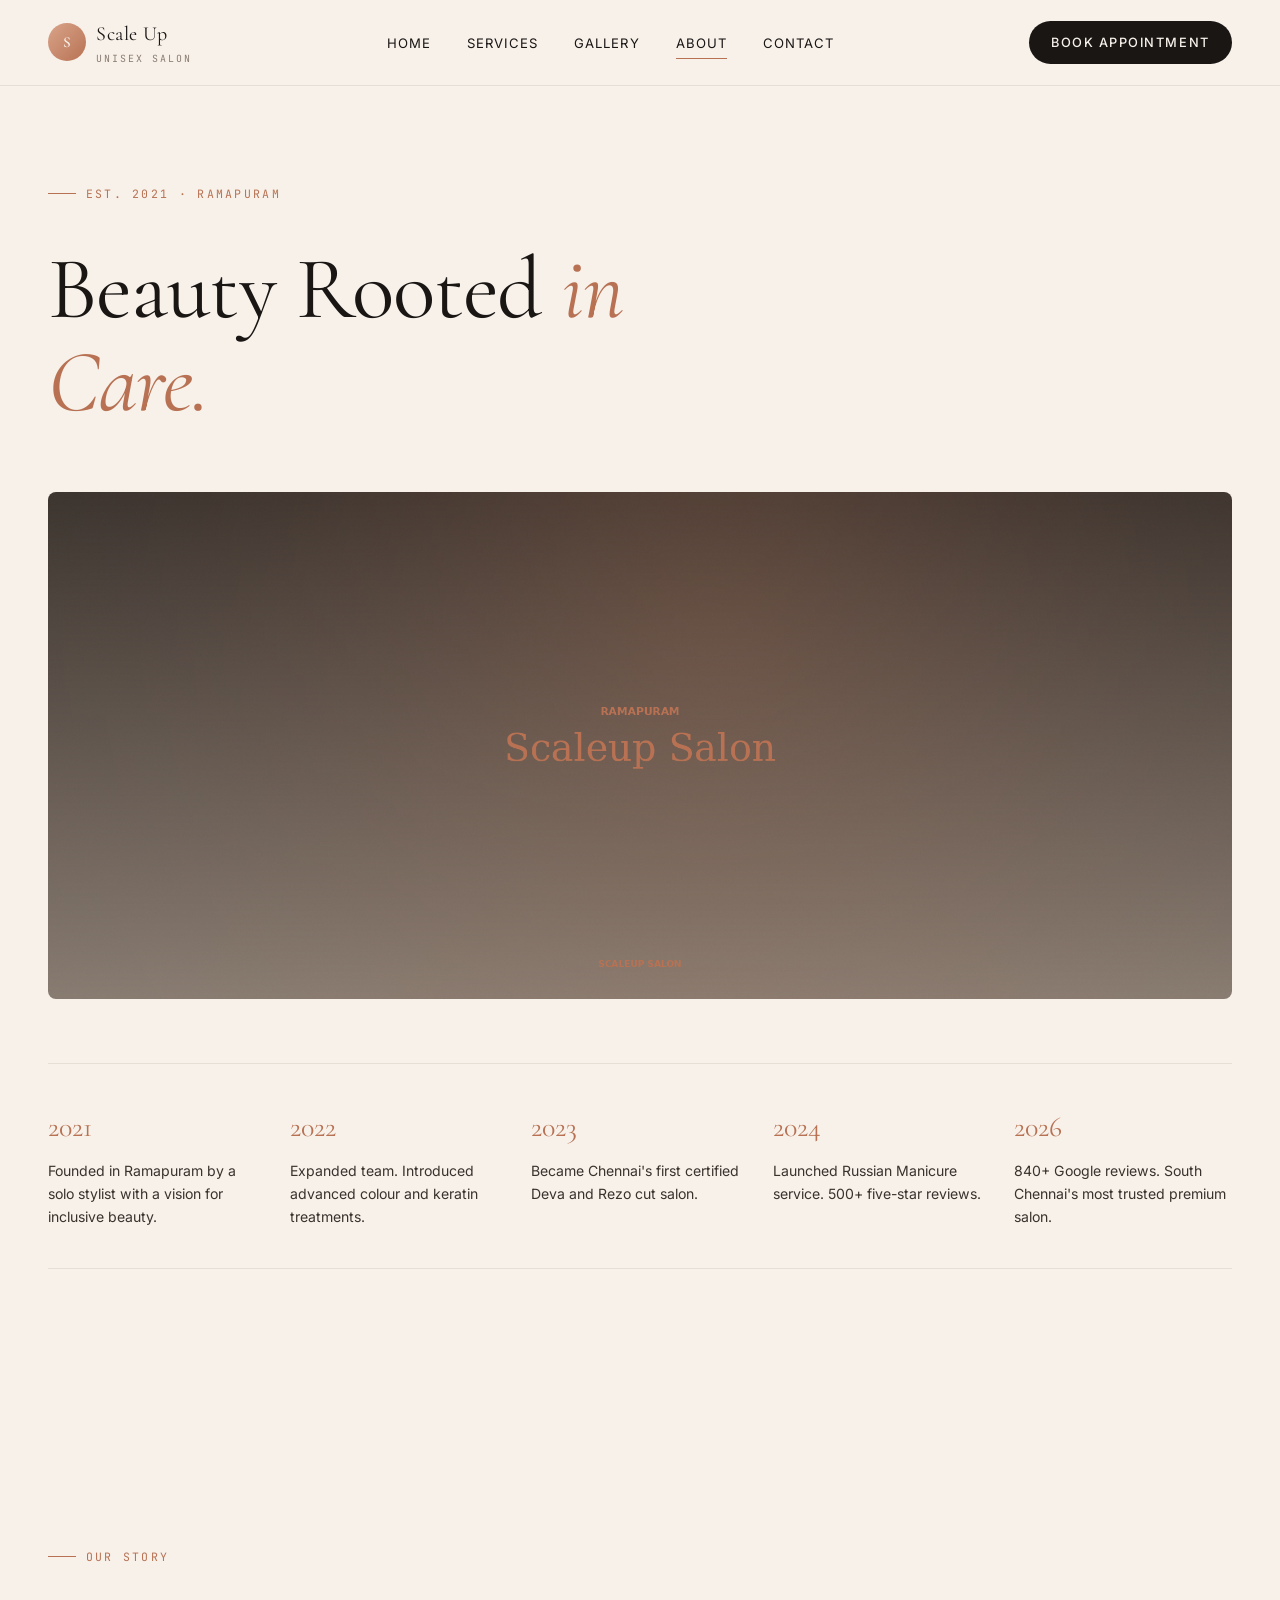
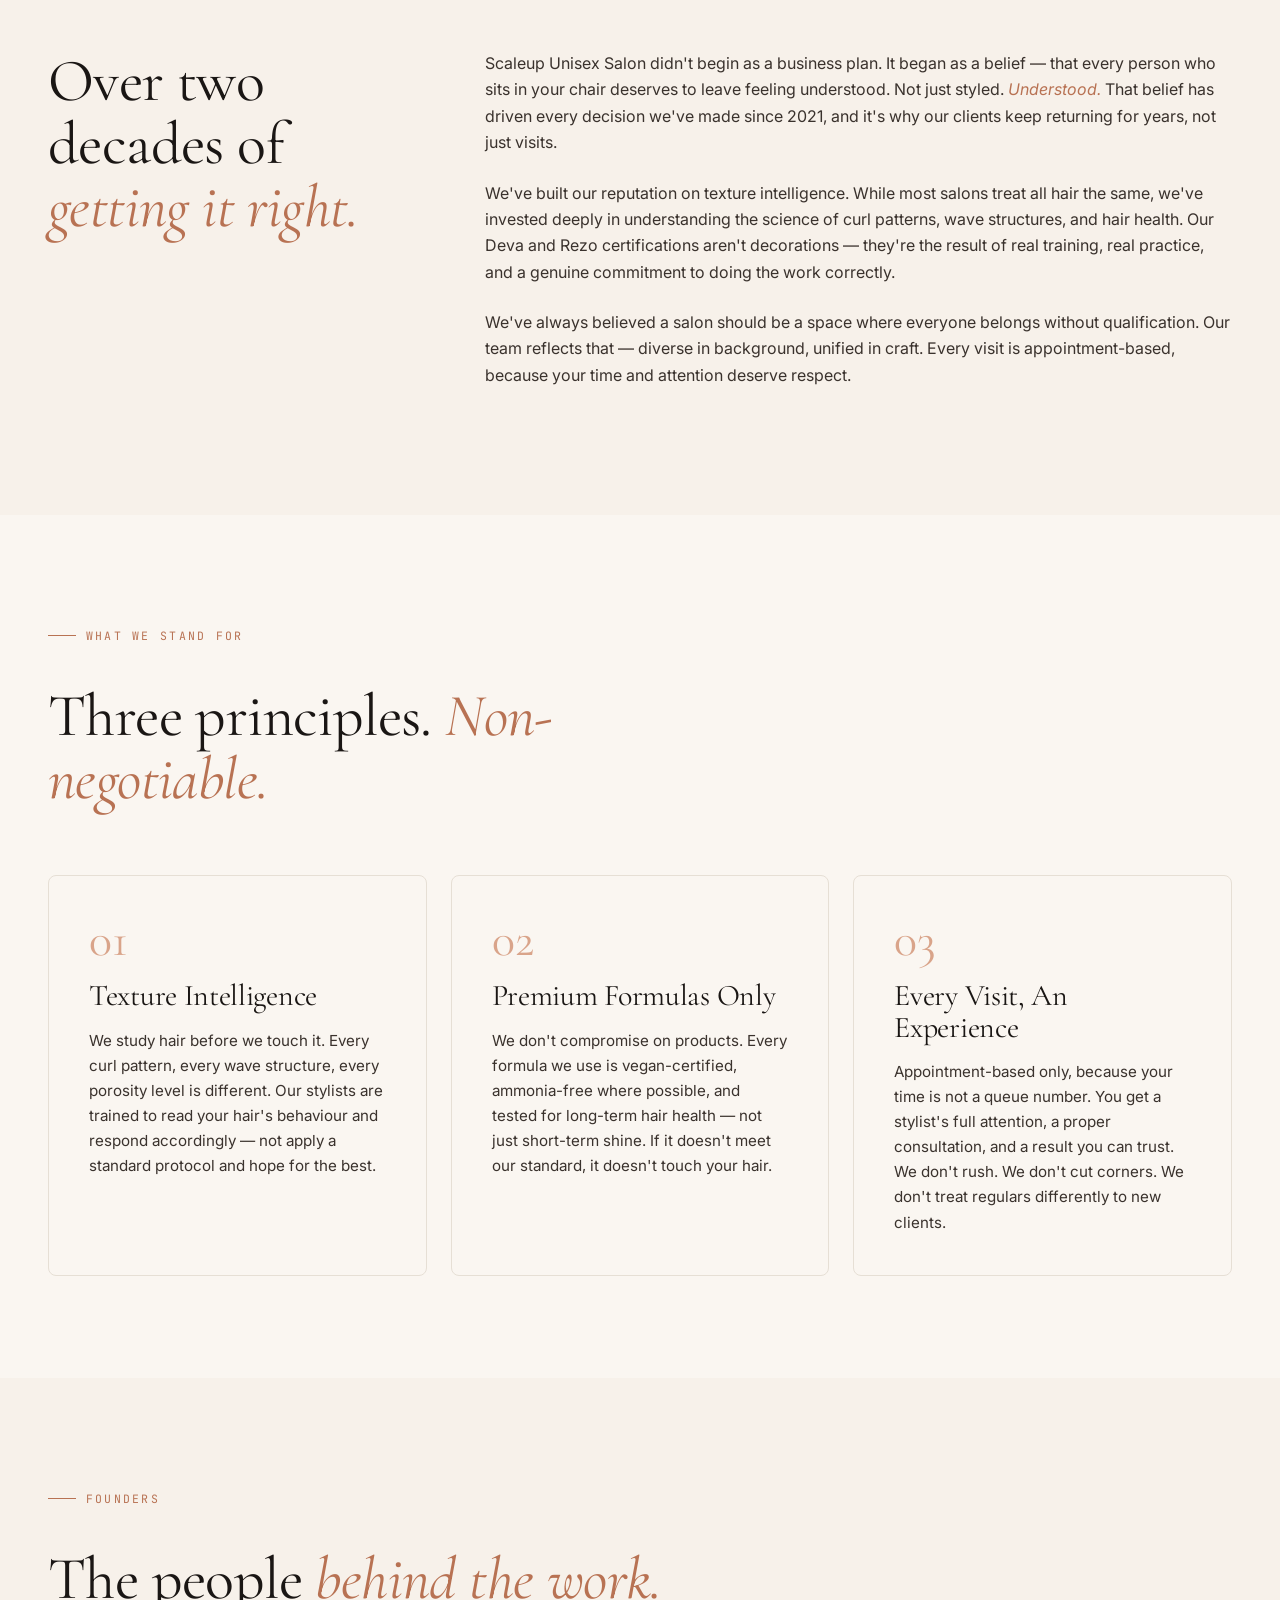
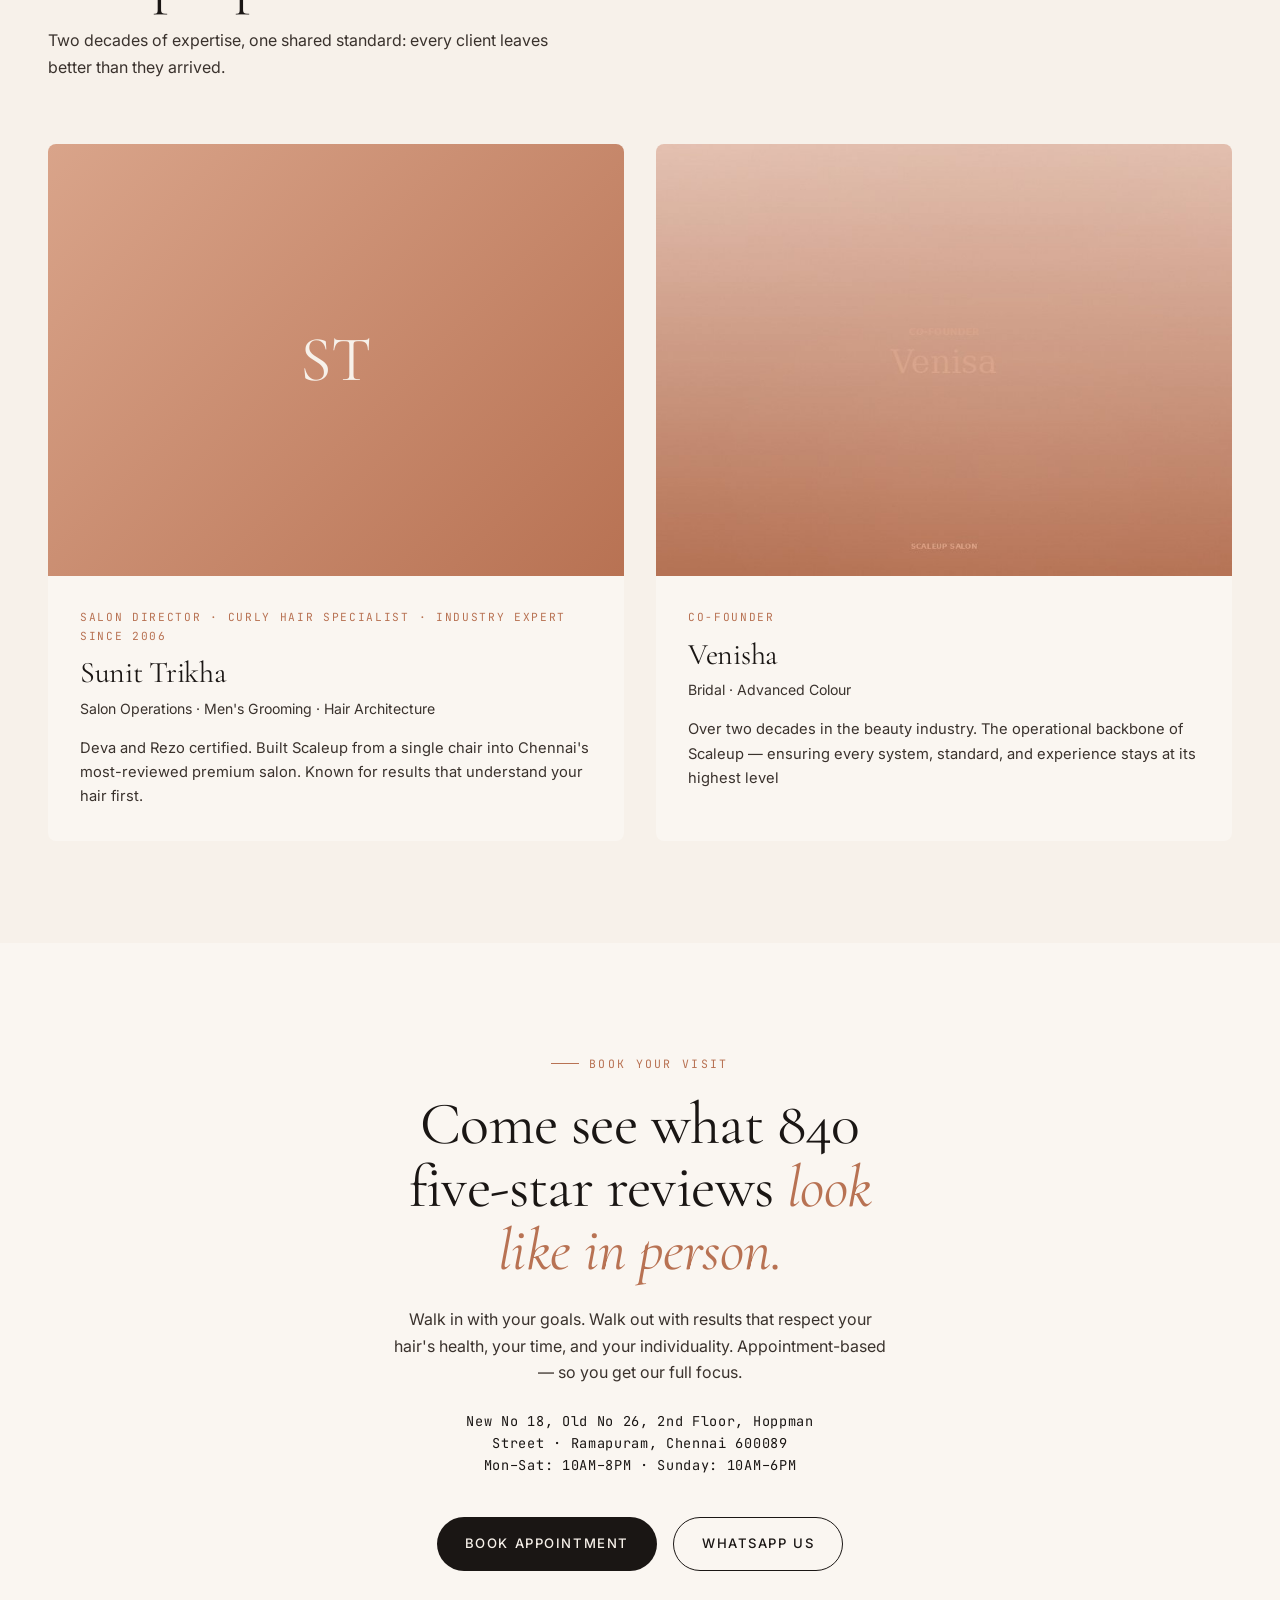
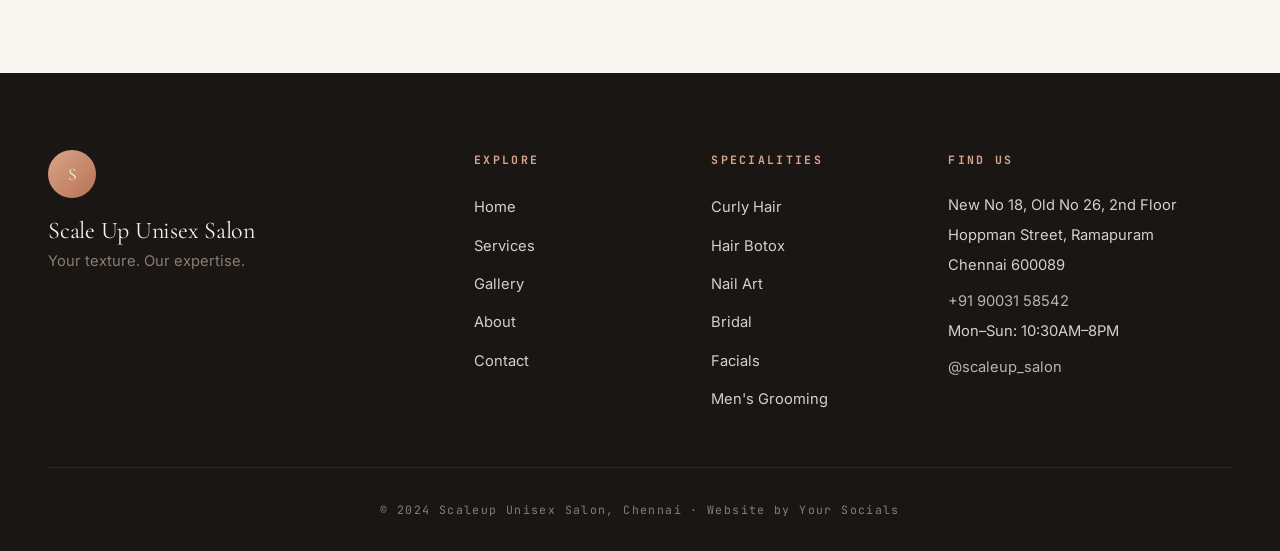
==== commit c01e501f: "Update about.html" ====
--- a/about.html
+++ b/about.html
@@ -201,8 +201,7 @@
           <p>Hoppman Street, Ramapuram</p>
           <p>Chennai 600089</p>
           <p style="margin-top:.75rem;"><a href="tel:+919003158542">+91 90031 58542</a></p>
-          <p>Mon–Sat: 10AM–8PM</p>
-          <p>Sunday: 10AM–6PM</p>
+          <p>Mon–Sun: 10:30AM–8PM</p>
           <p style="margin-top:.75rem;"><a href="https://instagram.com/scaleup_salon">@scaleup_salon</a></p>
         </div>
       </div>
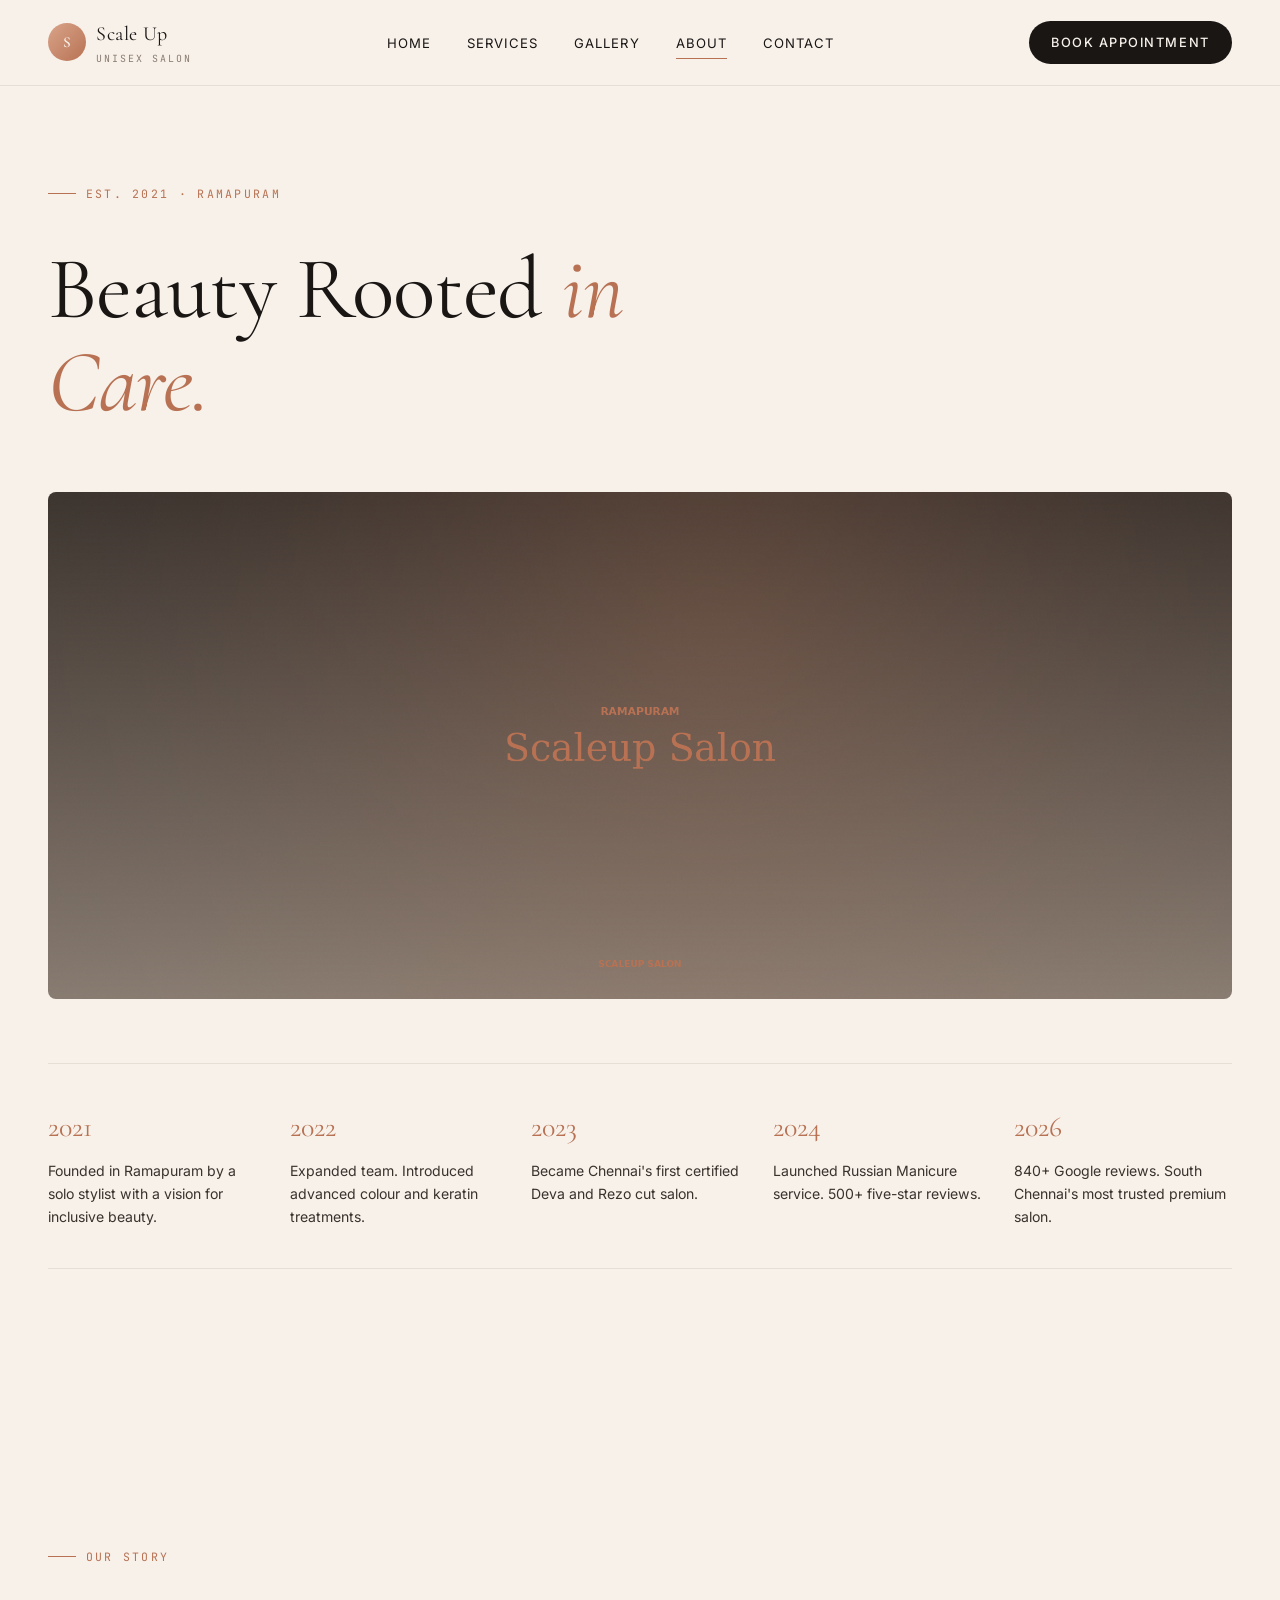
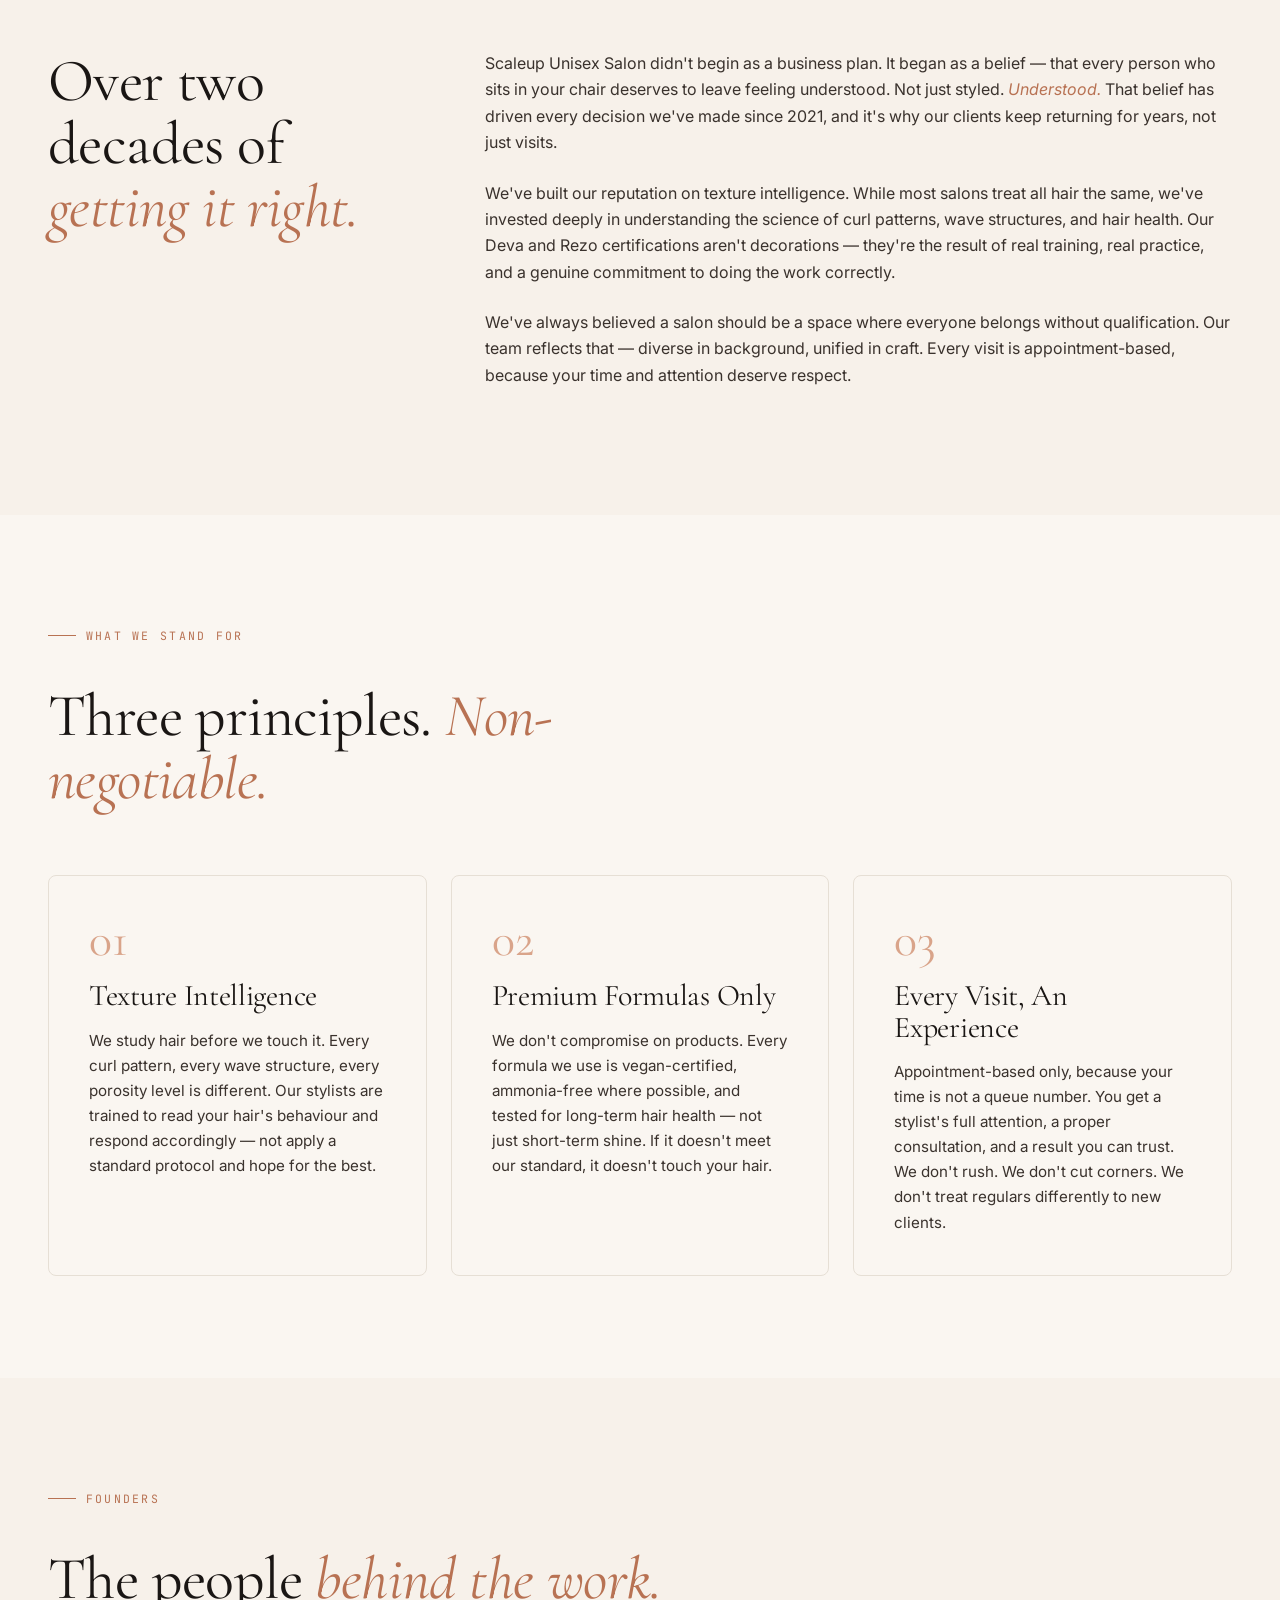
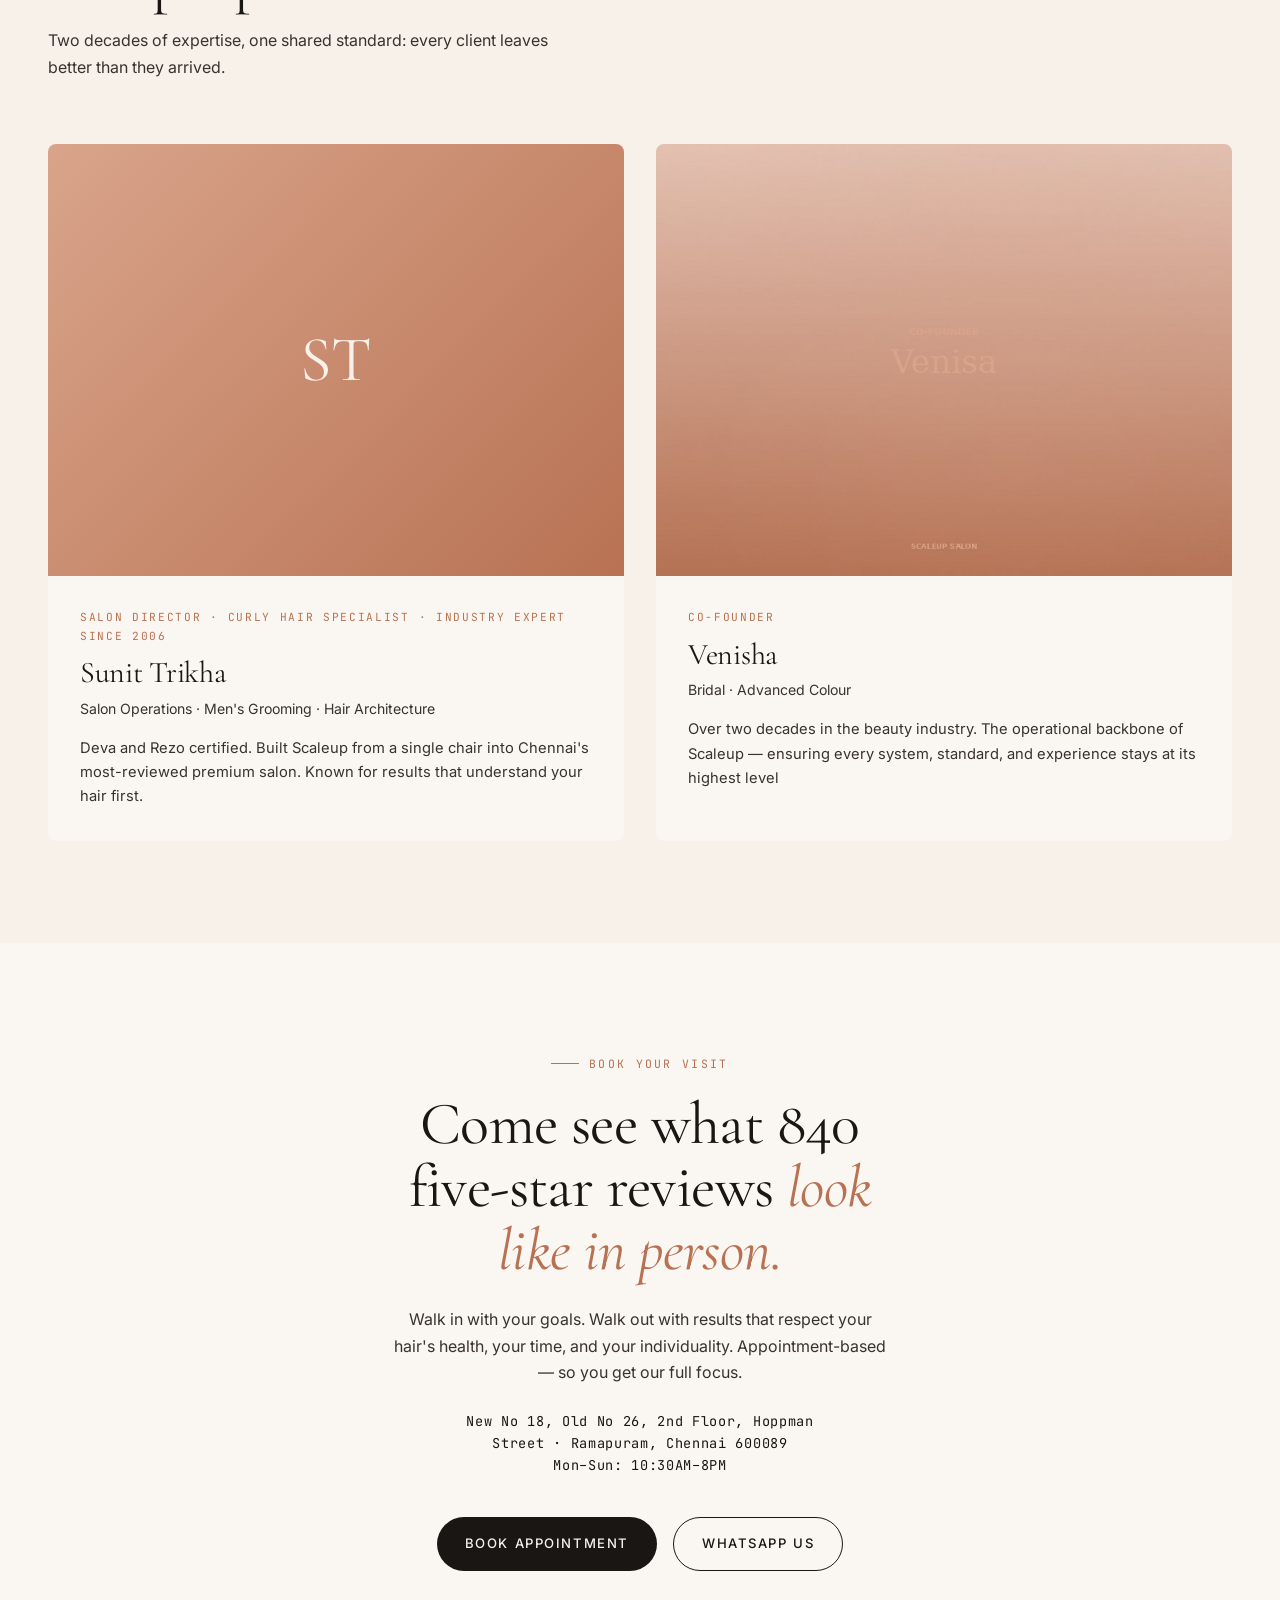
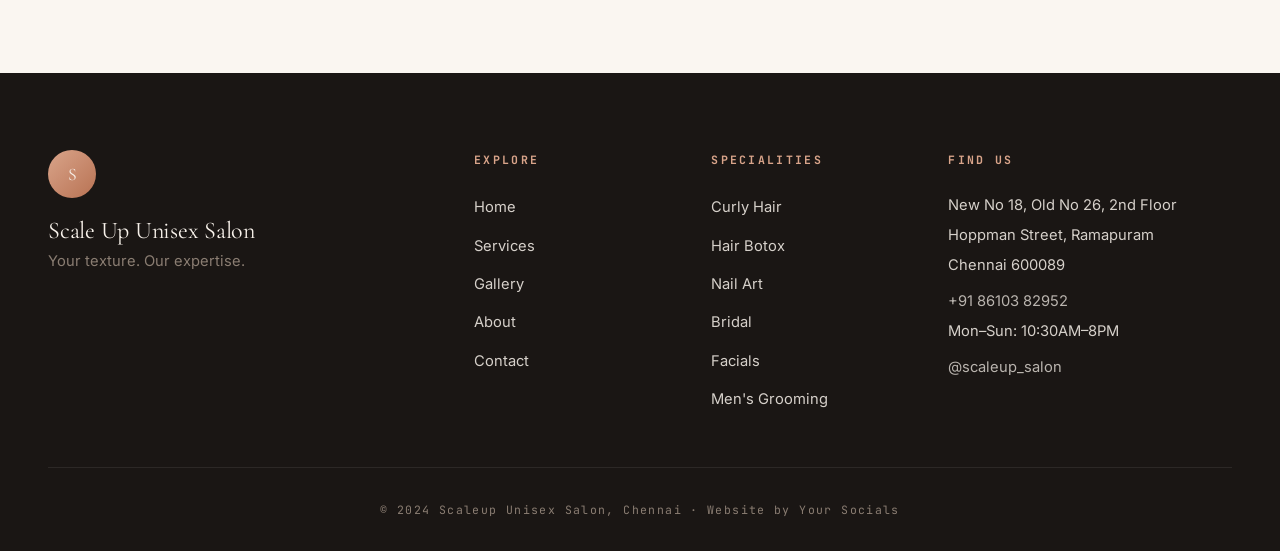
==== commit d8f77098: "Update about.html" ====
--- a/about.html
+++ b/about.html
@@ -157,10 +157,10 @@
       <span class="eyebrow">Book Your Visit</span>
       <h2 style="margin-top:1.25rem;">Come see what 840 five-star reviews <em>look like in person.</em></h2>
       <p>Walk in with your goals. Walk out with results that respect your hair's health, your time, and your individuality. Appointment-based — so you get our full focus.</p>
-      <p style="font-family:var(--mono);font-size:.85rem;letter-spacing:.05em;margin-top:-1rem;color:var(--ink);">New No 18, Old No 26, 2nd Floor, Hoppman Street · Ramapuram, Chennai 600089<br/>Mon–Sat: 10AM–8PM · Sunday: 10AM–6PM</p>
+      <p style="font-family:var(--mono);font-size:.85rem;letter-spacing:.05em;margin-top:-1rem;color:var(--ink);">New No 18, Old No 26, 2nd Floor, Hoppman Street · Ramapuram, Chennai 600089<br/>Mon–Sun: 10:30AM–8PM</p>
       <div class="btns">
         <a href="contact.html" class="btn btn-primary">Book Appointment</a>
-        <a href="https://wa.me/919003158542" class="btn btn-outline">WhatsApp Us</a>
+        <a href="https://wa.me/918610382952" class="btn btn-outline">WhatsApp Us</a>
       </div>
     </div>
   </section>
@@ -200,7 +200,7 @@
           <p>New No 18, Old No 26, 2nd Floor</p>
           <p>Hoppman Street, Ramapuram</p>
           <p>Chennai 600089</p>
-          <p style="margin-top:.75rem;"><a href="tel:+919003158542">+91 90031 58542</a></p>
+          <p style="margin-top:.75rem;"><a href="tel:+918610382952">+91 86103 82952</a></p>
           <p>Mon–Sun: 10:30AM–8PM</p>
           <p style="margin-top:.75rem;"><a href="https://instagram.com/scaleup_salon">@scaleup_salon</a></p>
         </div>
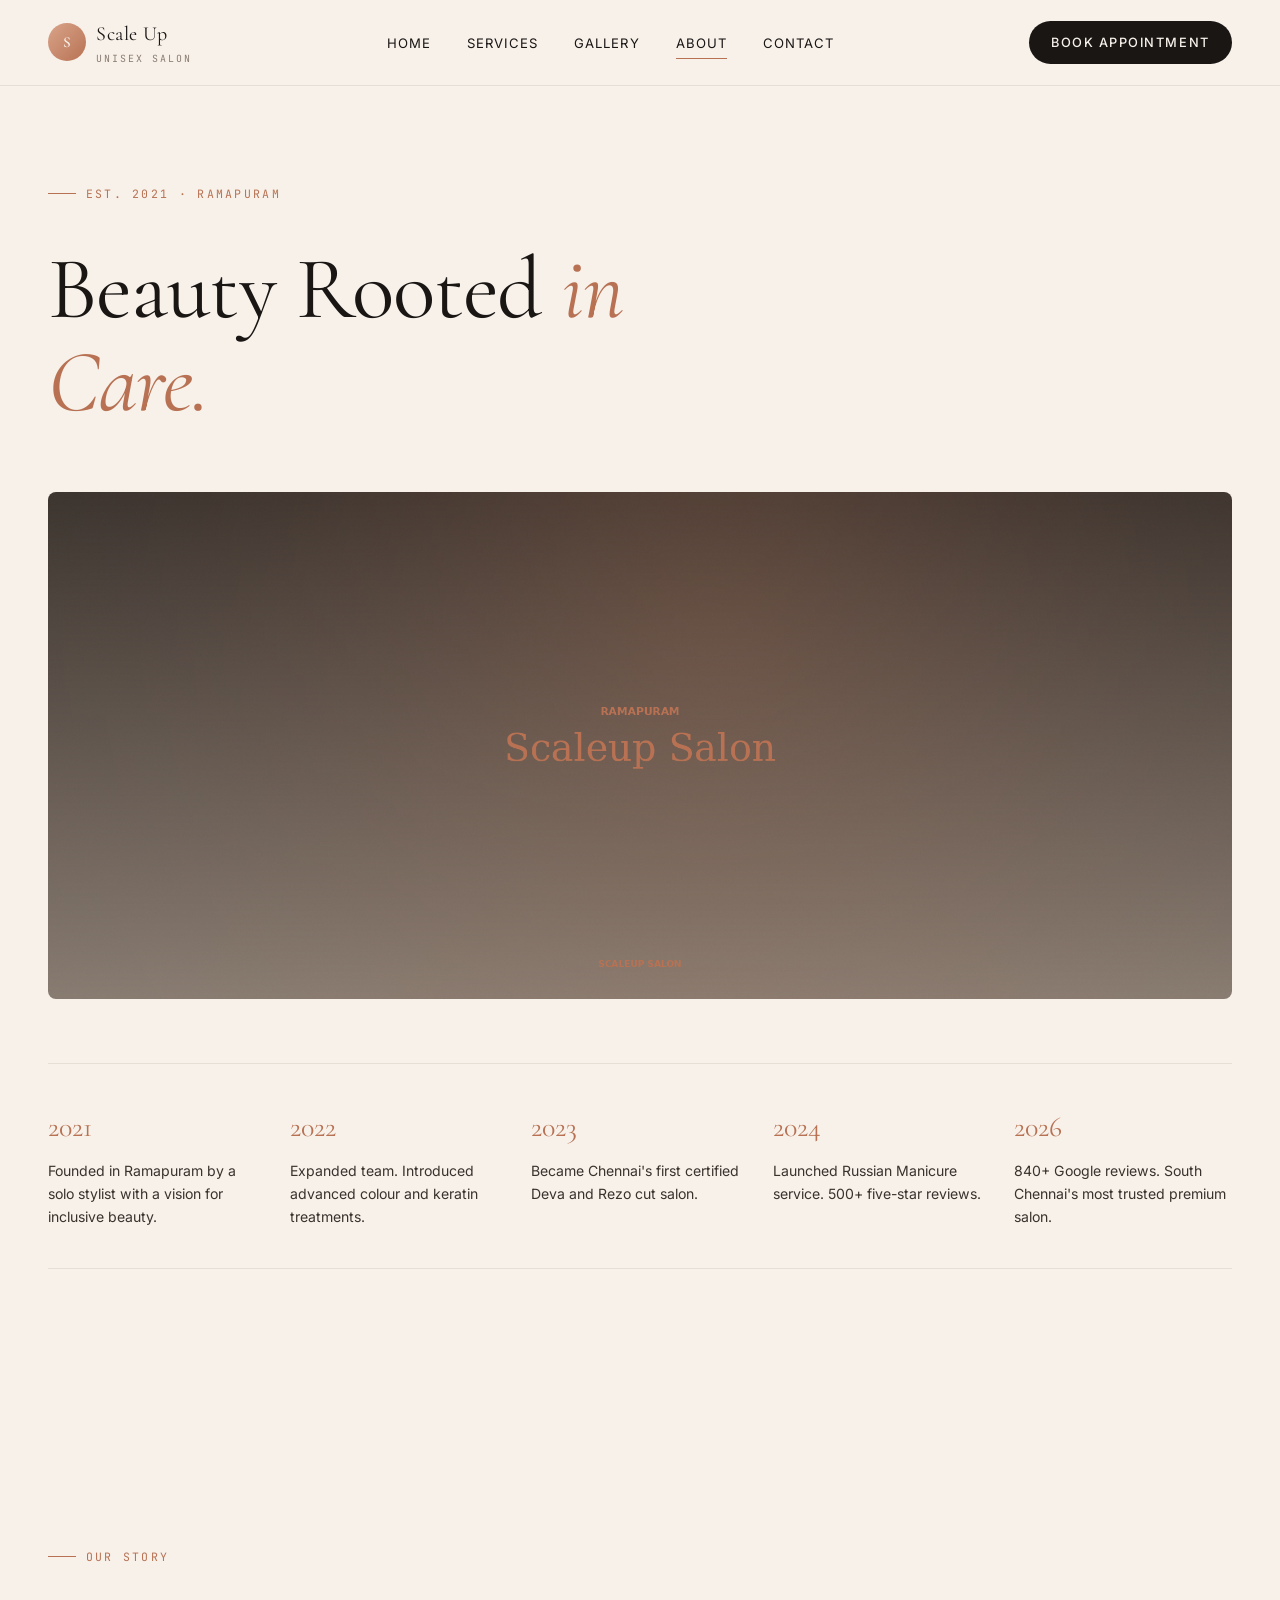
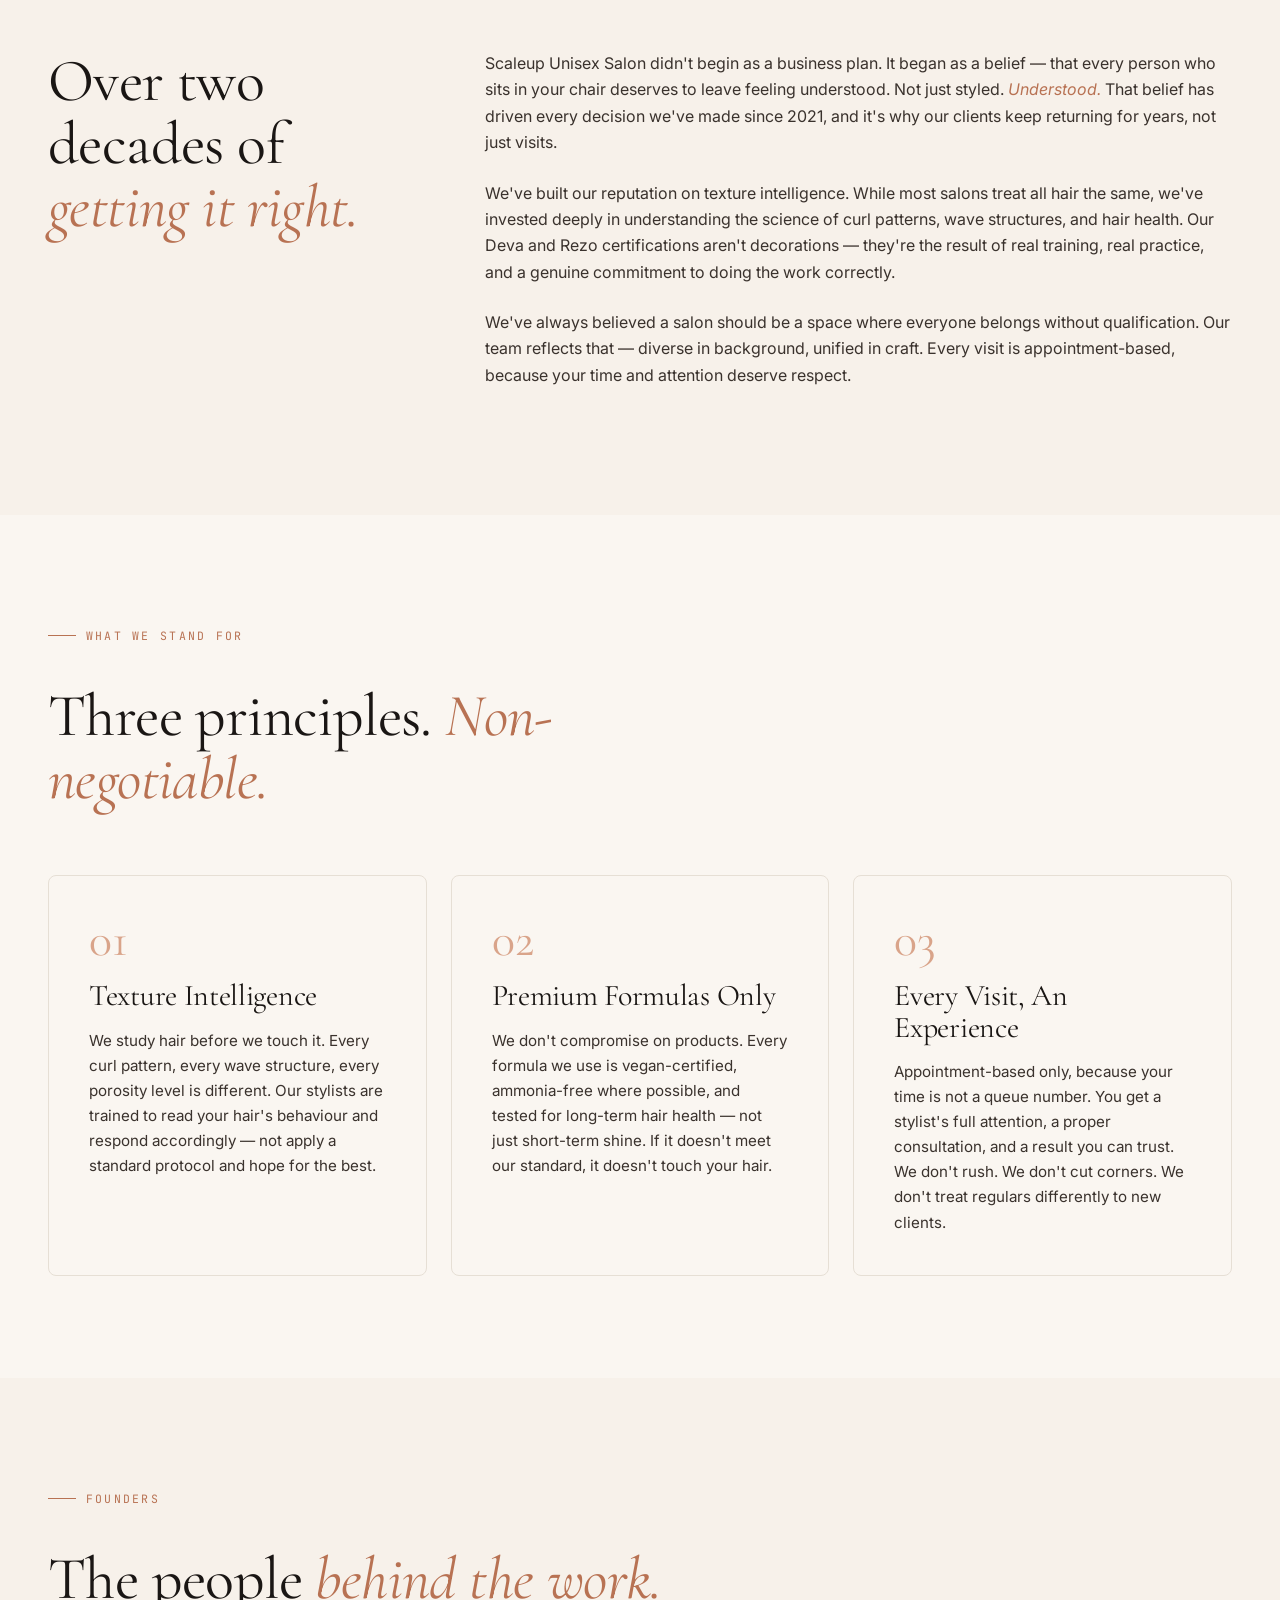
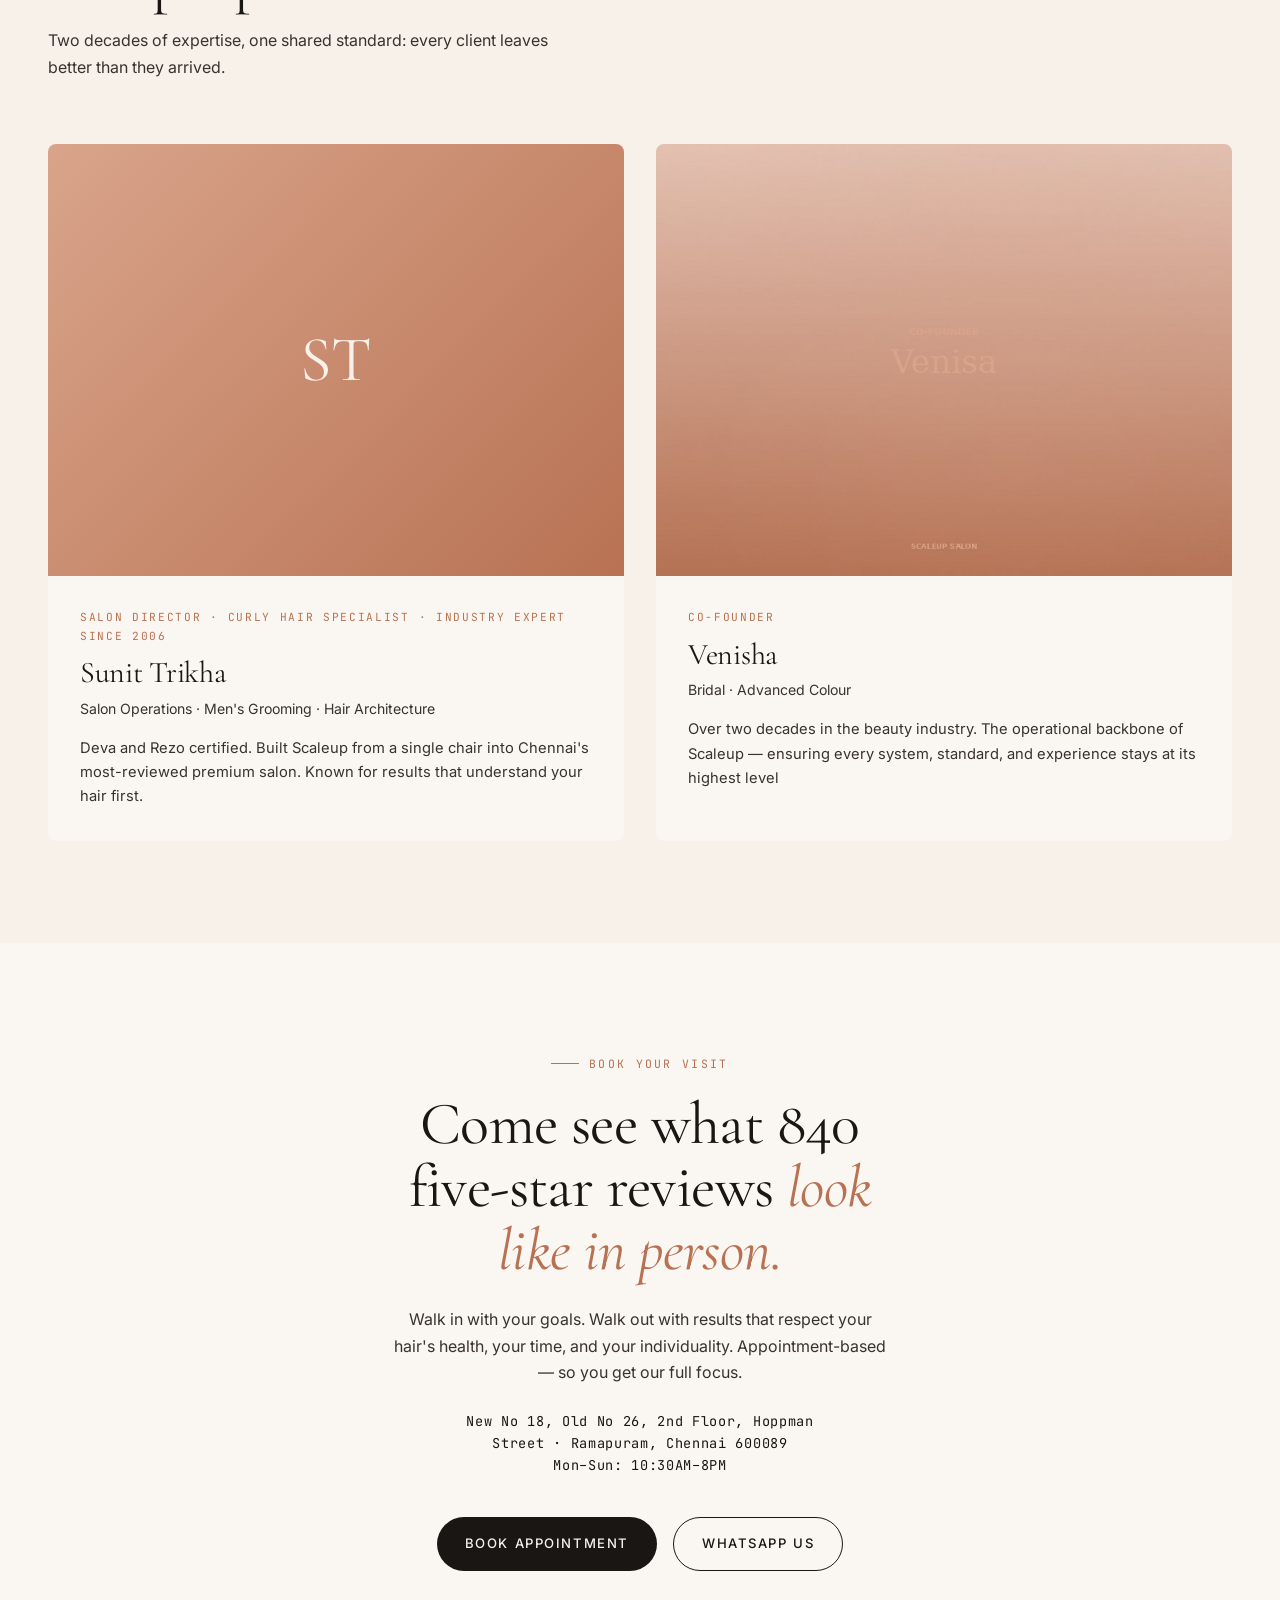
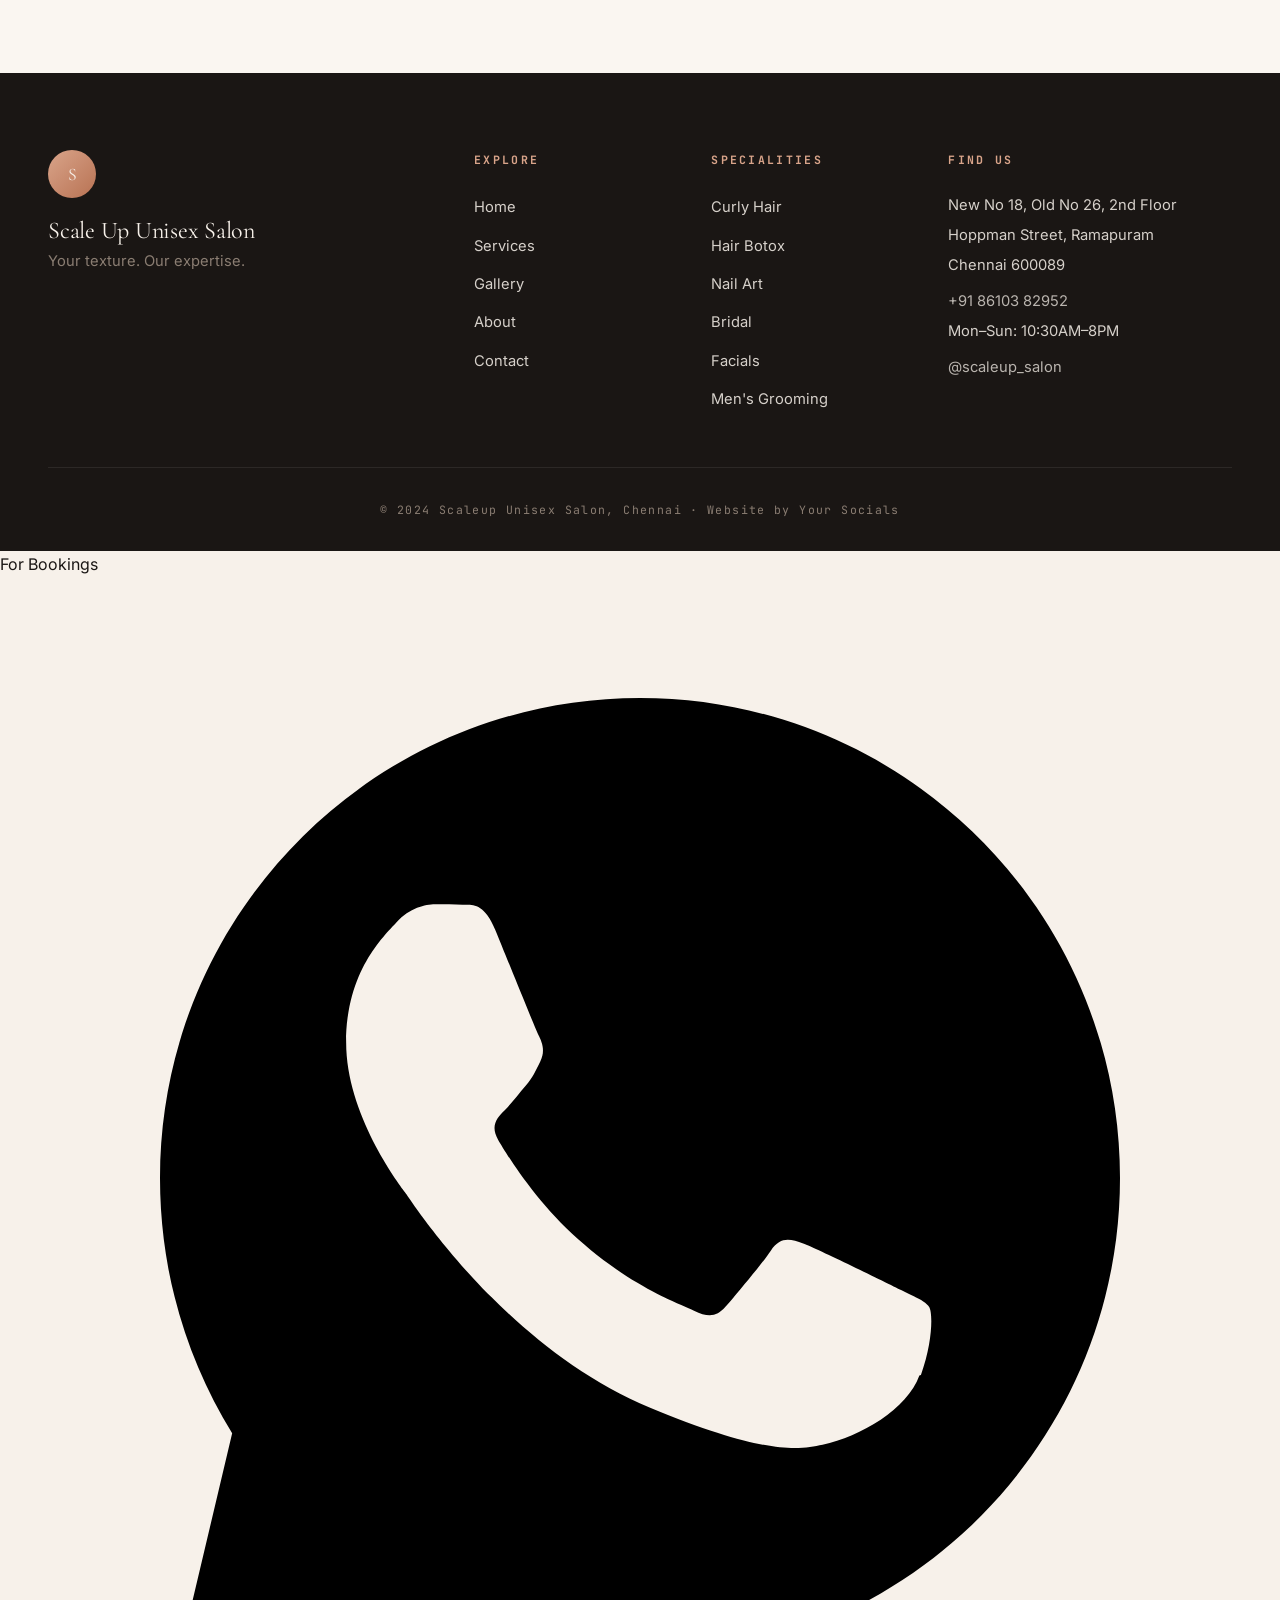
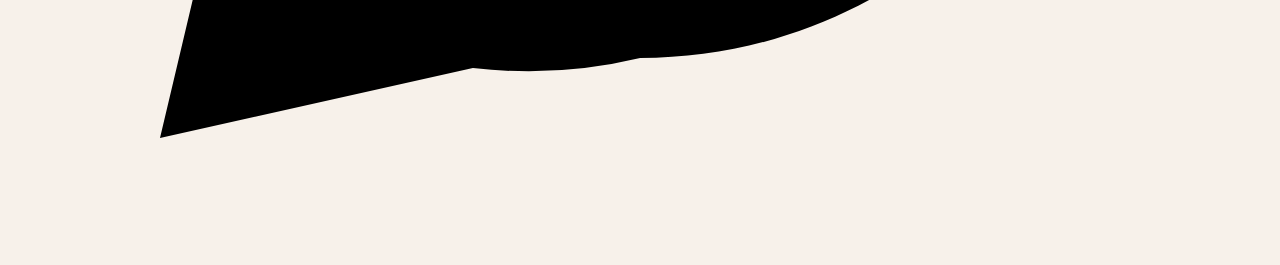
==== commit 68ef8d29: "Update about.html" ====
--- a/about.html
+++ b/about.html
@@ -212,5 +212,15 @@
   </footer>
 
   <script src="js/main.js"></script>
+  <!-- WhatsApp Floating Button -->
+<a href="https://wa.me/918610382952?text=Hi%20Scaleup%20Salon%2C%20I%27d%20like%20to%20book%20an%20appointment."
+   class="whatsapp-float" target="_blank" rel="noopener" aria-label="Chat with us on WhatsApp for bookings">
+  <span class="whatsapp-label">For Bookings</span>
+  <span class="whatsapp-icon">
+    <svg viewBox="0 0 32 32" xmlns="http://www.w3.org/2000/svg">
+      <path d="M16.004 3C9.377 3 4 8.373 4 15c0 2.34.66 4.523 1.804 6.383L4 29l7.822-1.75A11.93 11.93 0 0 0 16.004 27C22.63 27 28 21.627 28 15S22.63 3 16.004 3zm6.98 16.94c-.297.836-1.47 1.53-2.42 1.73-.643.135-1.48.243-4.31-.926-3.62-1.5-5.95-5.15-6.13-5.39-.18-.24-1.47-1.96-1.47-3.74 0-1.78.93-2.65 1.26-3.01.33-.36.72-.45.96-.45.24 0 .48 0 .69.012.222.012.52-.084.813.622.297.72 1.01 2.49 1.1 2.67.09.18.15.39.03.63-.12.24-.18.39-.36.6-.18.21-.375.465-.535.625-.18.18-.365.375-.157.735.21.36.93 1.535 2 2.485 1.375 1.225 2.535 1.605 2.895 1.785.36.18.57.15.78-.09.21-.24.9-1.05 1.14-1.41.24-.36.48-.3.81-.18.33.12 2.1.99 2.46 1.17.36.18.6.27.69.42.09.15.09.87-.207 1.7z"/>
+    </svg>
+  </span>
+</a>
 </body>
 </html>
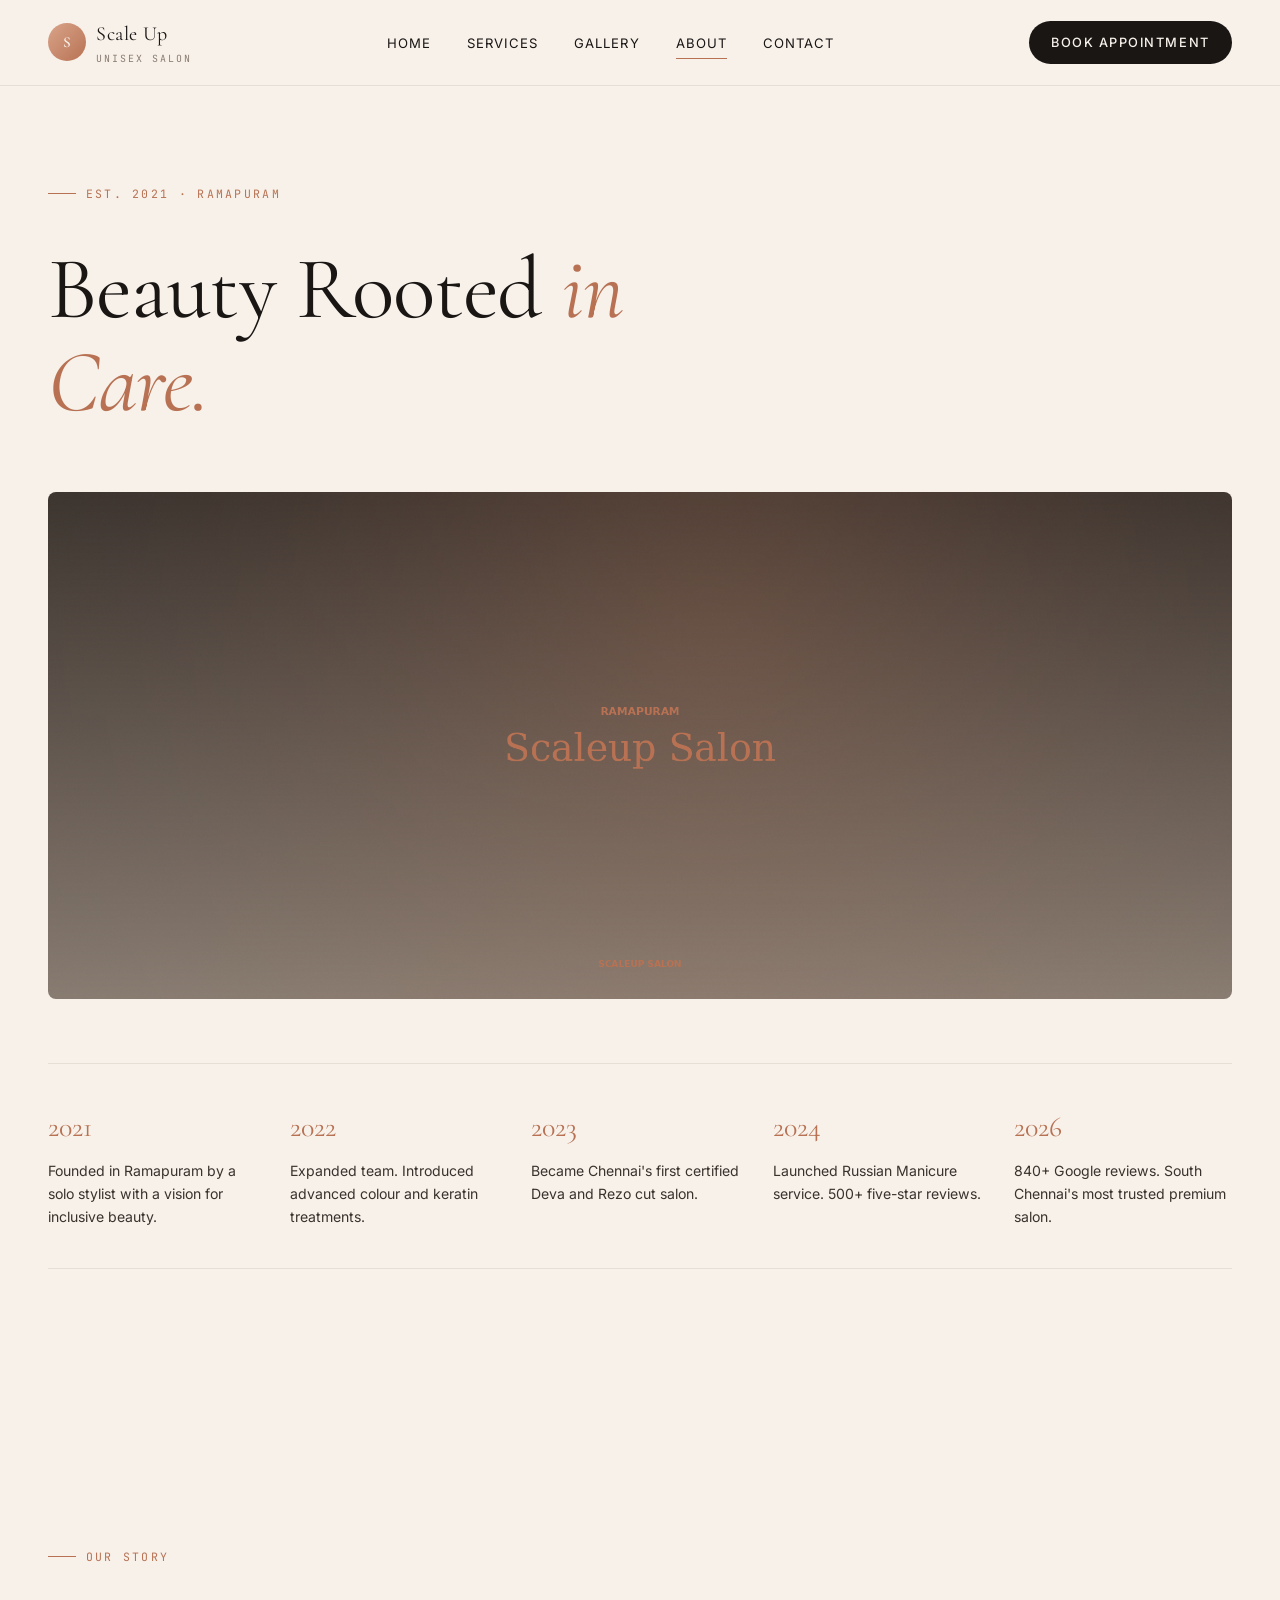
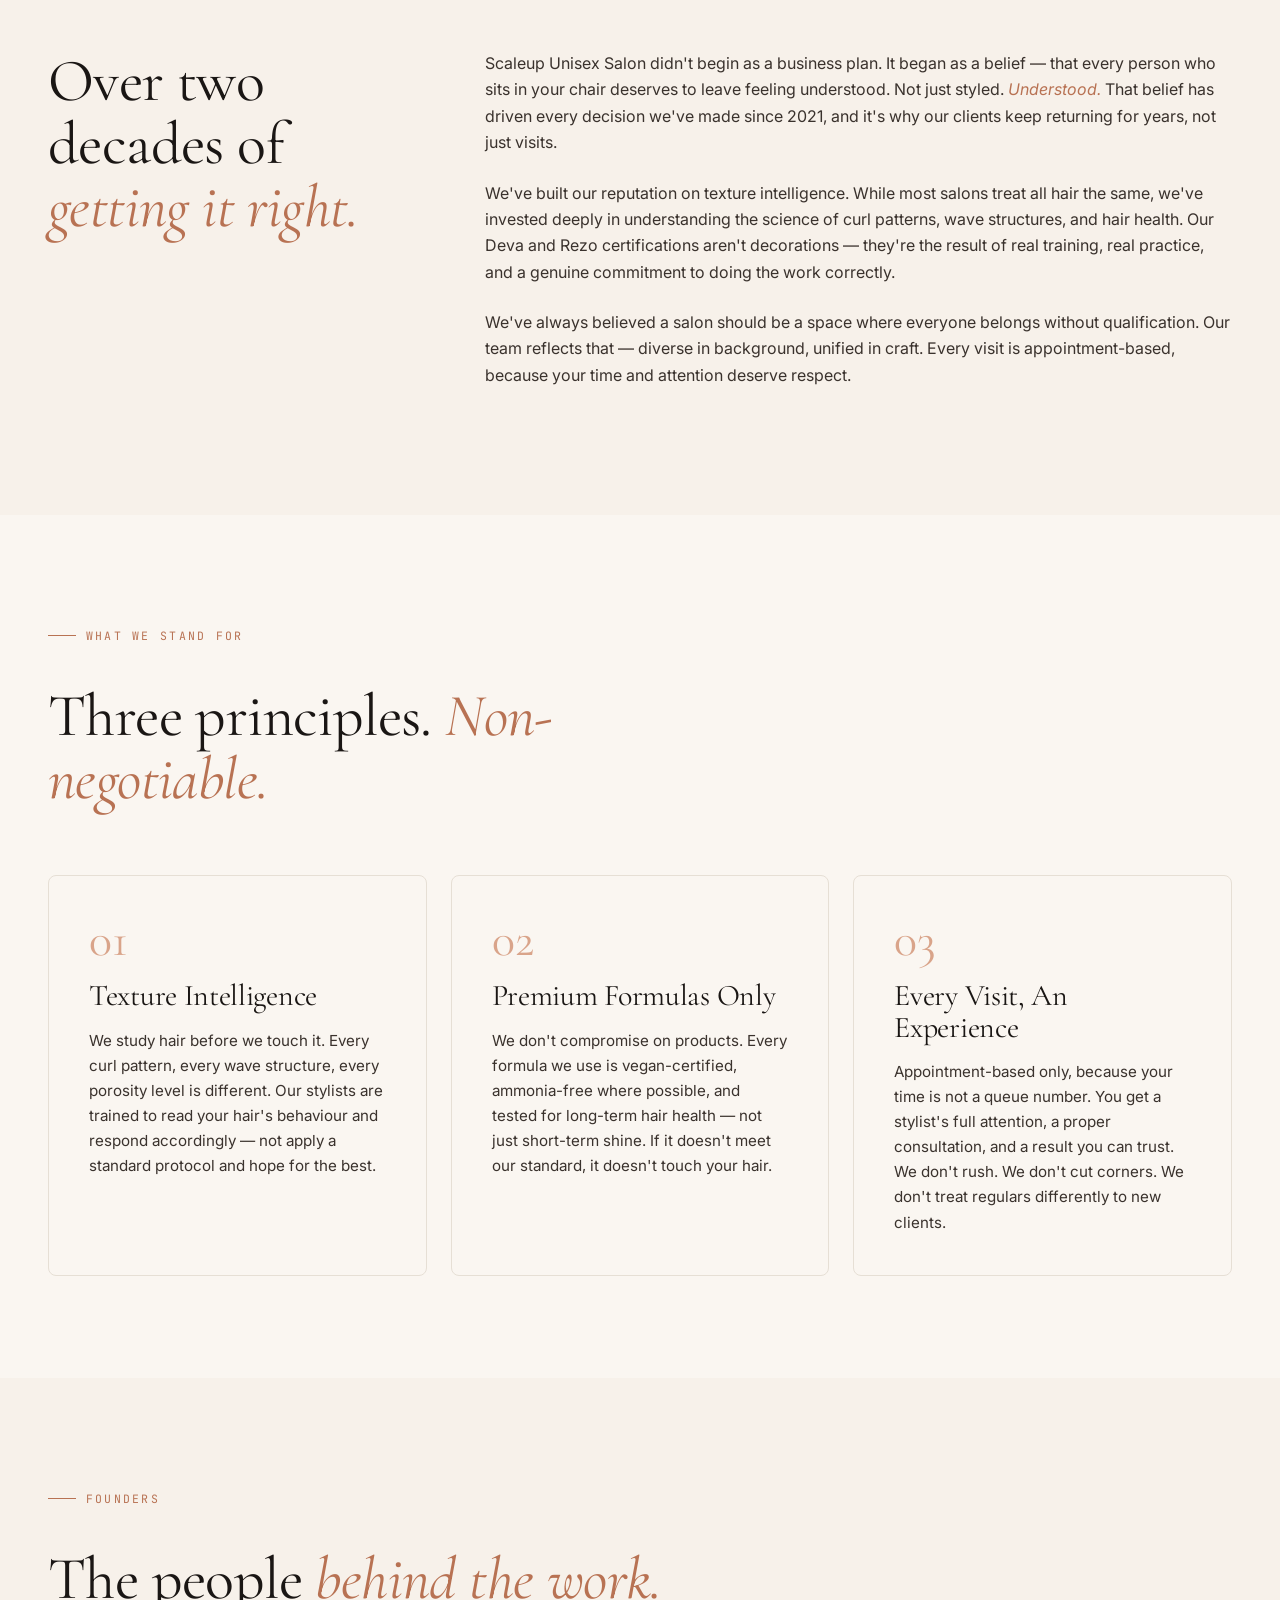
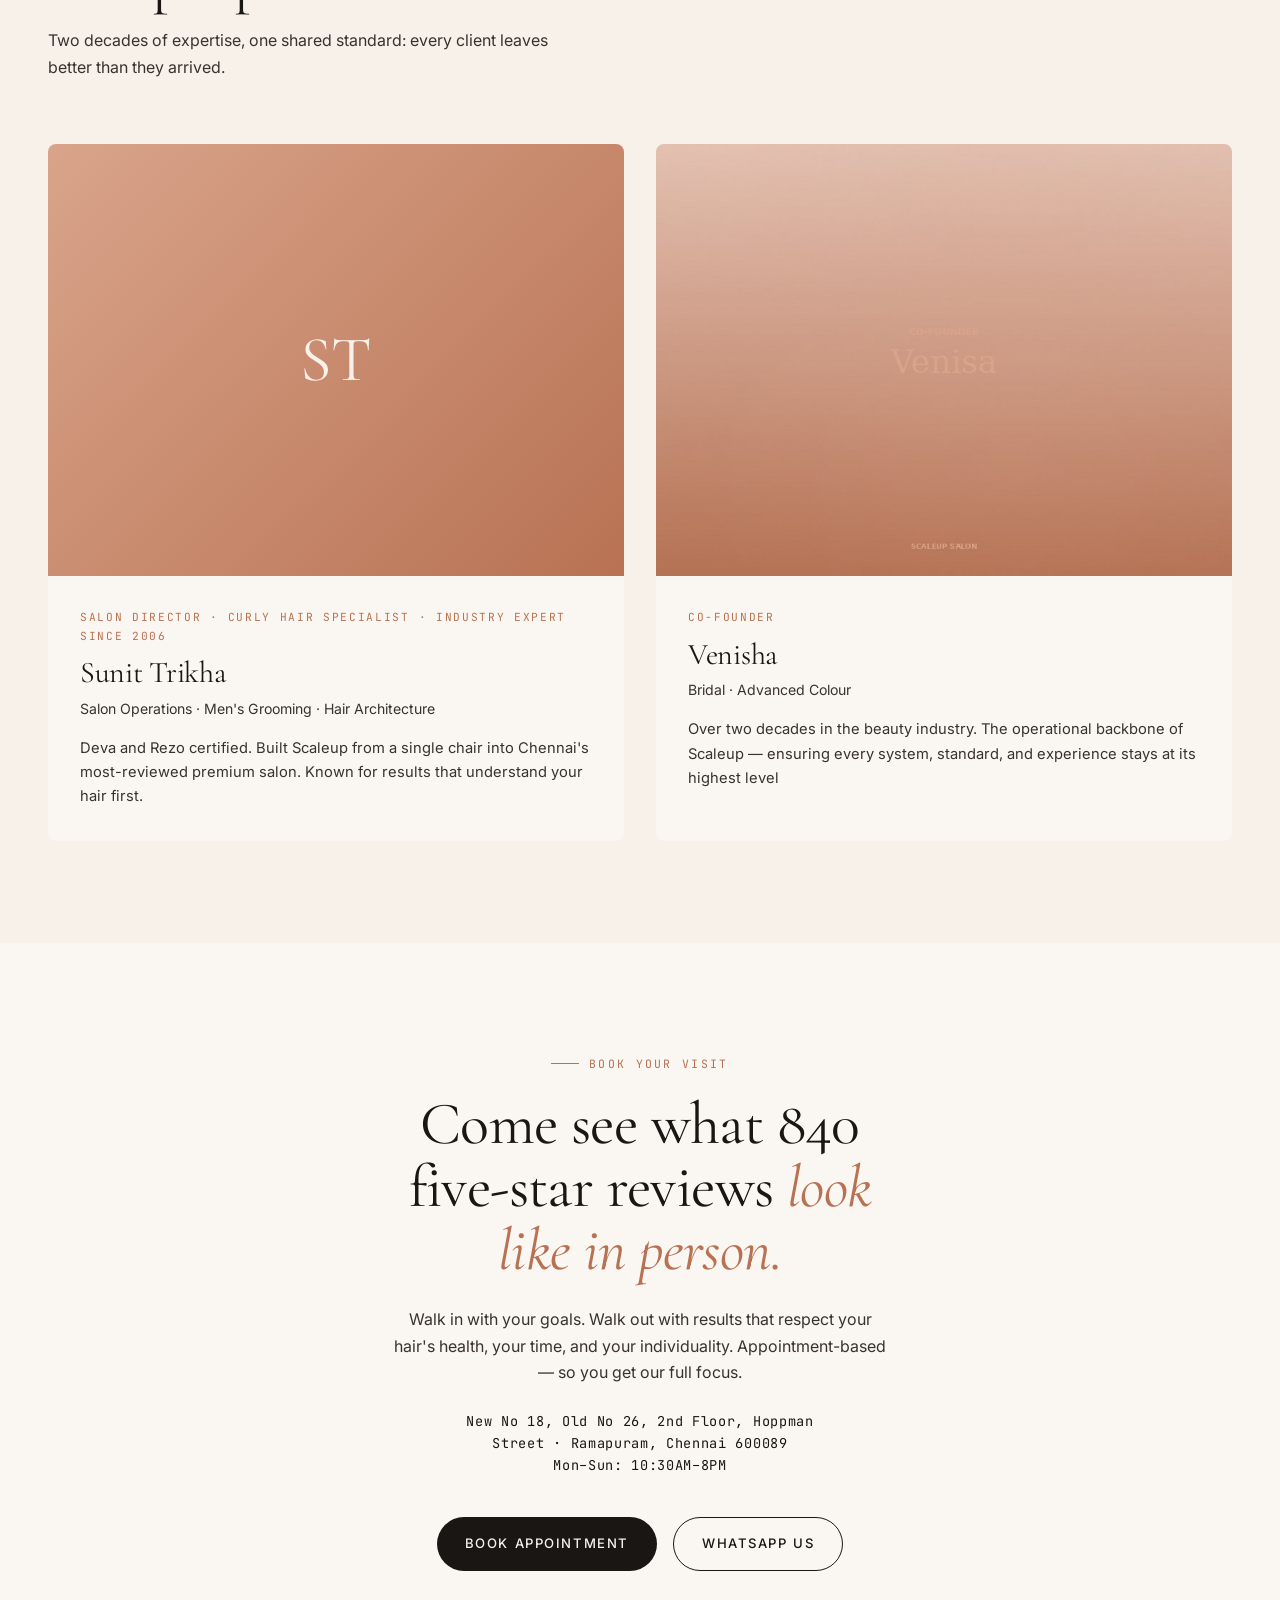
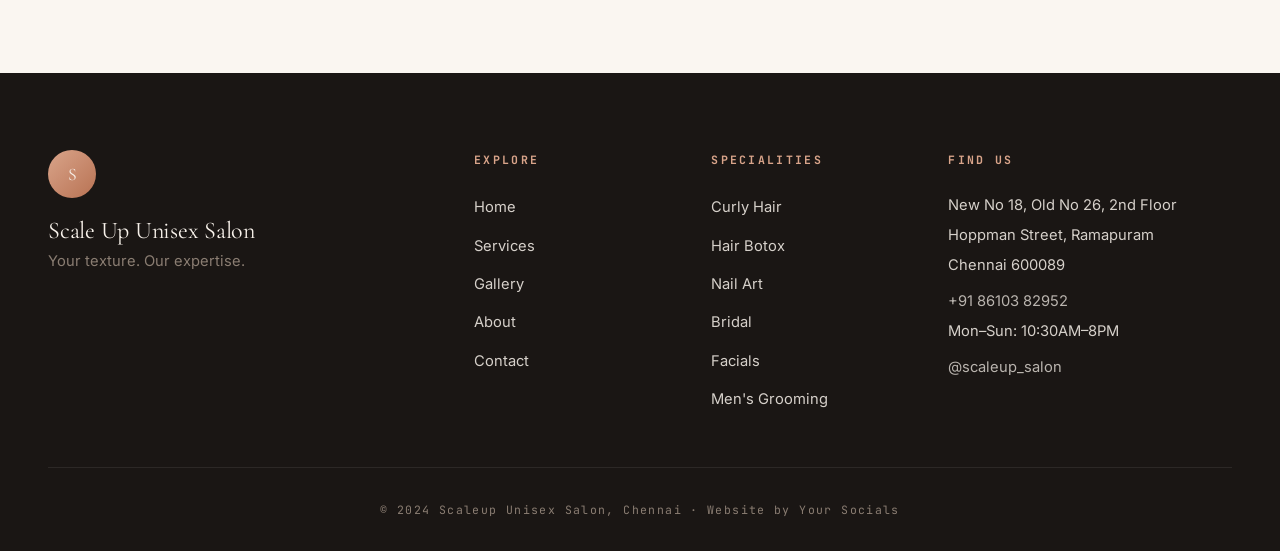
==== commit 123400ef: "Update about.html" ====
--- a/about.html
+++ b/about.html
@@ -212,15 +212,5 @@
   </footer>
 
   <script src="js/main.js"></script>
-  <!-- WhatsApp Floating Button -->
-<a href="https://wa.me/918610382952?text=Hi%20Scaleup%20Salon%2C%20I%27d%20like%20to%20book%20an%20appointment."
-   class="whatsapp-float" target="_blank" rel="noopener" aria-label="Chat with us on WhatsApp for bookings">
-  <span class="whatsapp-label">For Bookings</span>
-  <span class="whatsapp-icon">
-    <svg viewBox="0 0 32 32" xmlns="http://www.w3.org/2000/svg">
-      <path d="M16.004 3C9.377 3 4 8.373 4 15c0 2.34.66 4.523 1.804 6.383L4 29l7.822-1.75A11.93 11.93 0 0 0 16.004 27C22.63 27 28 21.627 28 15S22.63 3 16.004 3zm6.98 16.94c-.297.836-1.47 1.53-2.42 1.73-.643.135-1.48.243-4.31-.926-3.62-1.5-5.95-5.15-6.13-5.39-.18-.24-1.47-1.96-1.47-3.74 0-1.78.93-2.65 1.26-3.01.33-.36.72-.45.96-.45.24 0 .48 0 .69.012.222.012.52-.084.813.622.297.72 1.01 2.49 1.1 2.67.09.18.15.39.03.63-.12.24-.18.39-.36.6-.18.21-.375.465-.535.625-.18.18-.365.375-.157.735.21.36.93 1.535 2 2.485 1.375 1.225 2.535 1.605 2.895 1.785.36.18.57.15.78-.09.21-.24.9-1.05 1.14-1.41.24-.36.48-.3.81-.18.33.12 2.1.99 2.46 1.17.36.18.6.27.69.42.09.15.09.87-.207 1.7z"/>
-    </svg>
-  </span>
-</a>
 </body>
 </html>
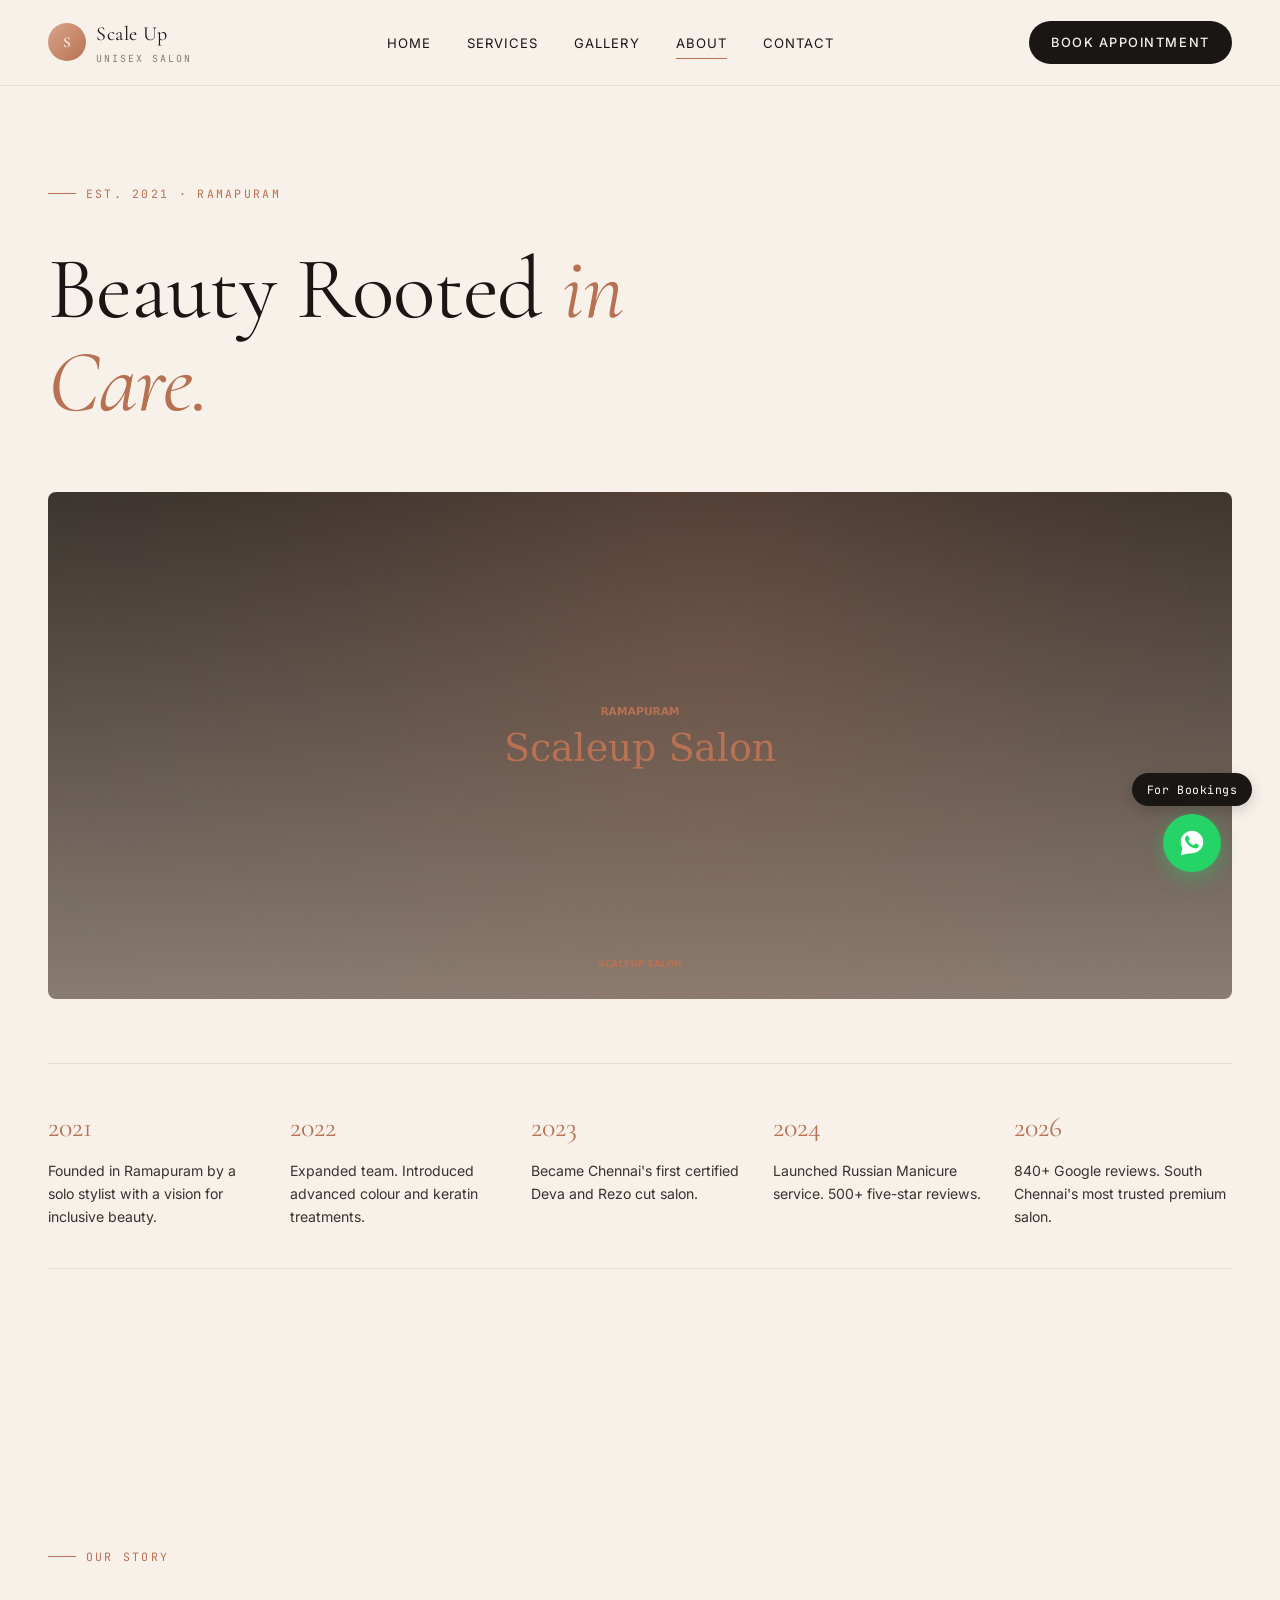
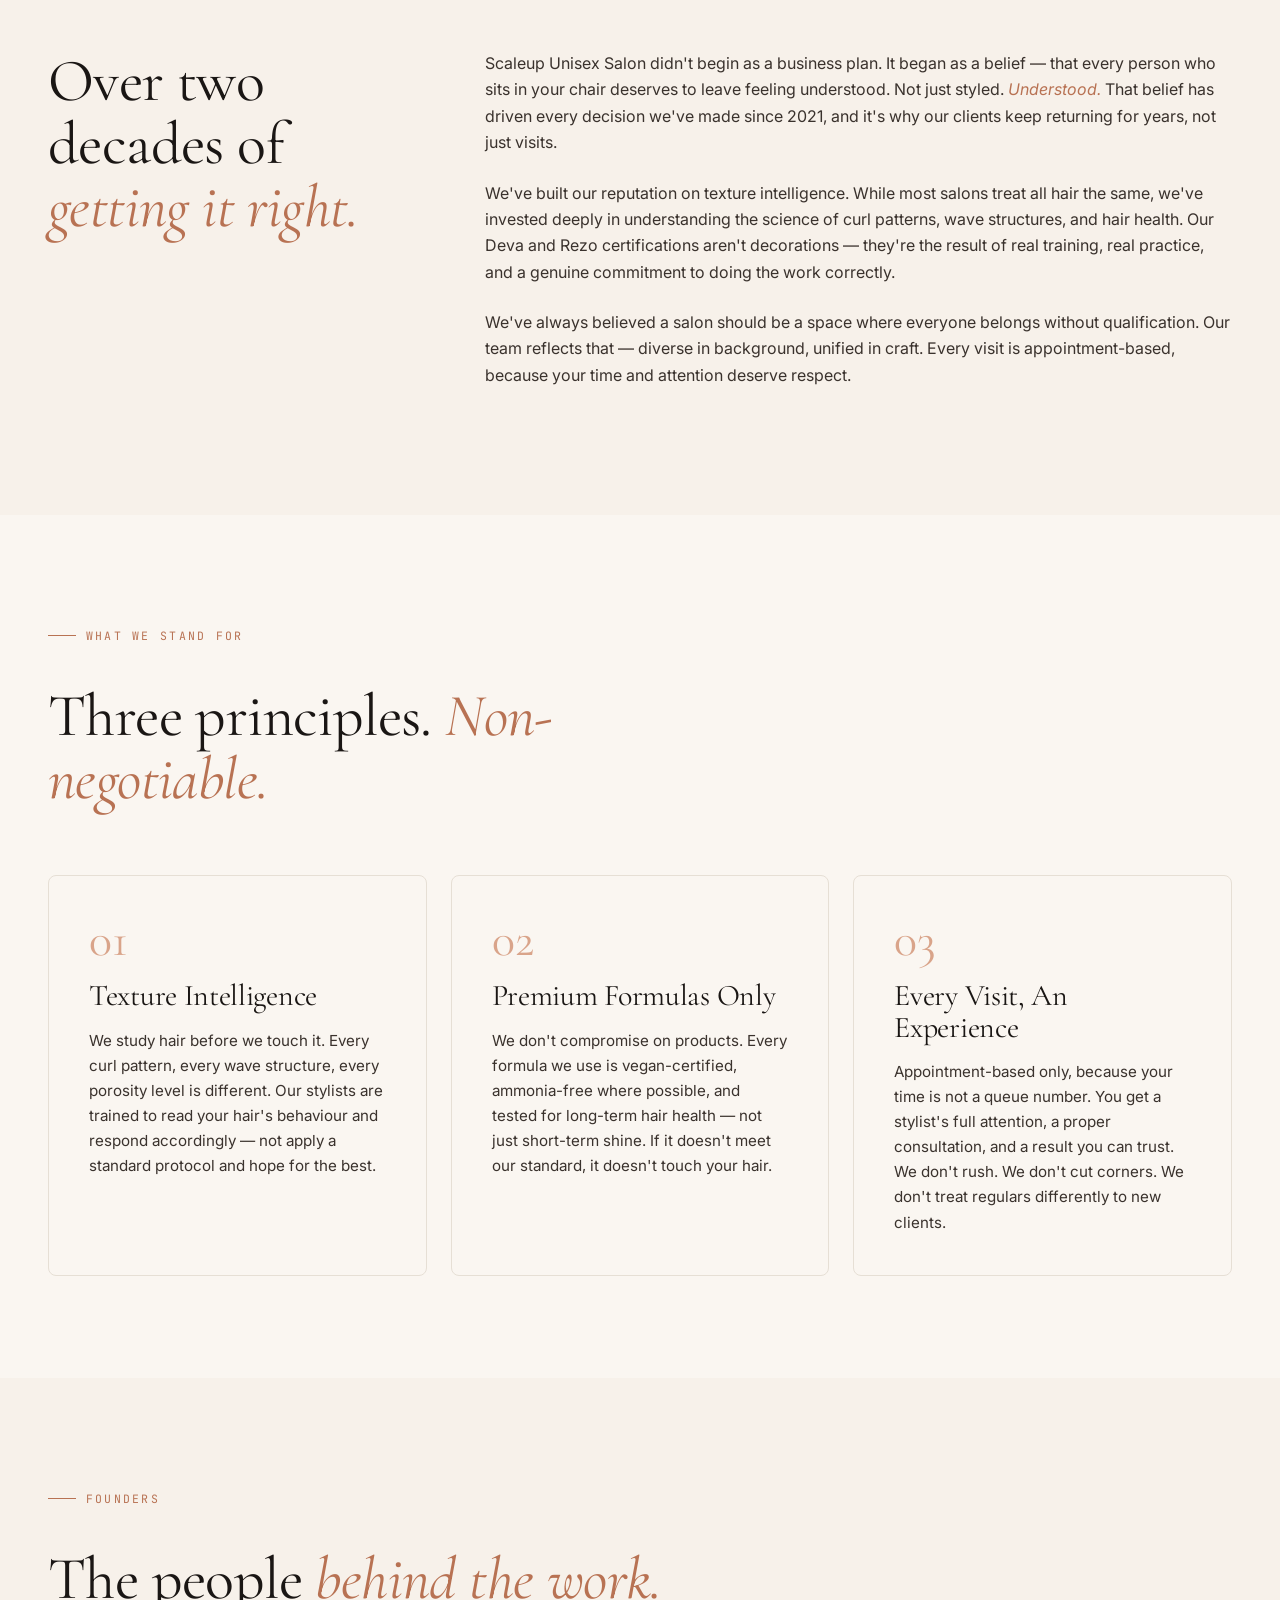
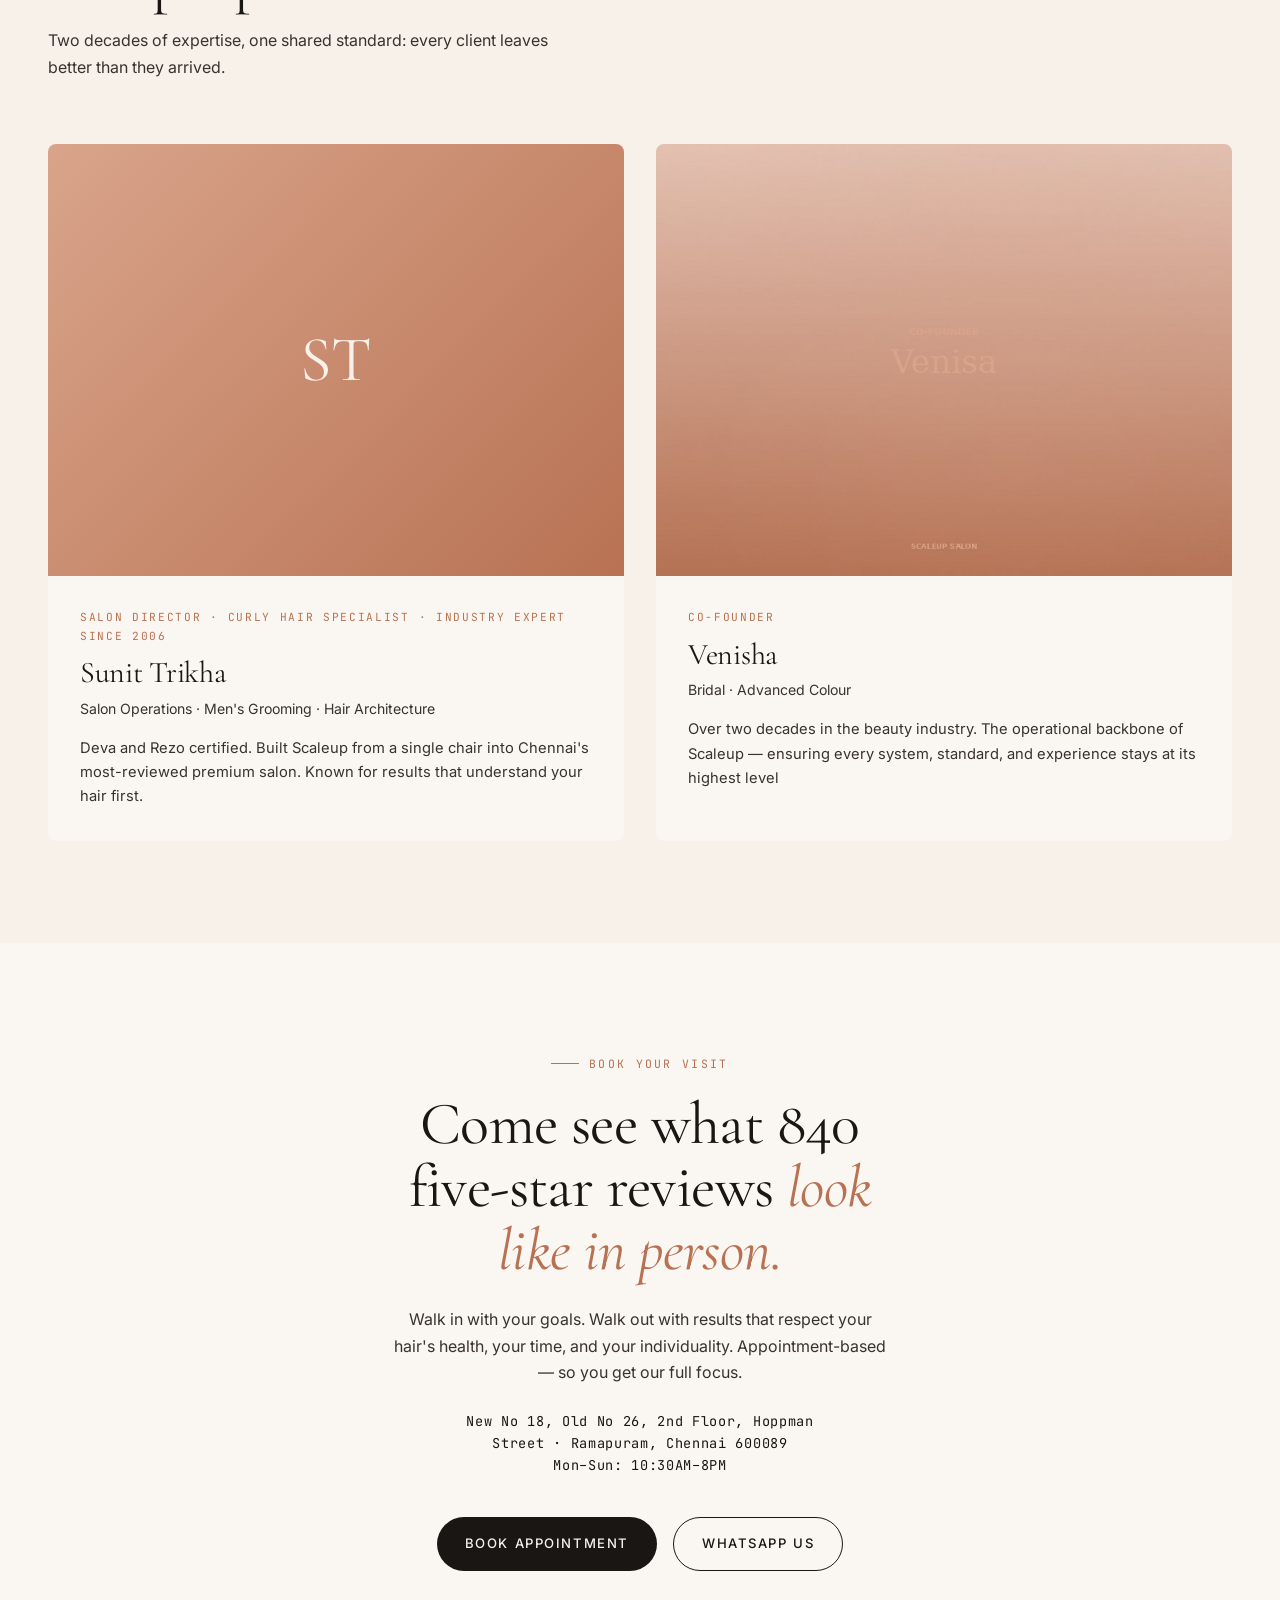
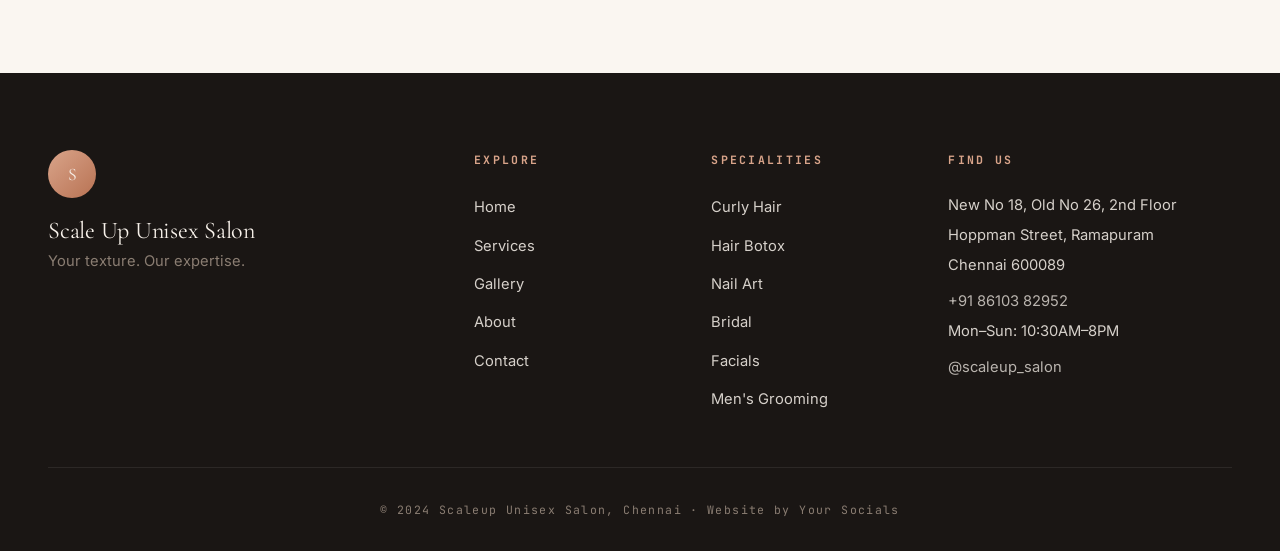
==== commit 33a6f608: "Add files via upload" ====
--- a/about.html
+++ b/about.html
@@ -211,6 +211,16 @@
     </div>
   </footer>
 
+  <!-- WhatsApp Floating Button -->
+  <a href="https://wa.me/918610382952?text=Hi%20Scaleup%20Salon%2C%20I%27d%20like%20to%20book%20an%20appointment."
+     class="whatsapp-float" target="_blank" rel="noopener" aria-label="Chat with us on WhatsApp for bookings">
+    <span class="whatsapp-label">For Bookings</span>
+    <span class="whatsapp-icon">
+      <svg viewBox="0 0 32 32" xmlns="http://www.w3.org/2000/svg">
+        <path d="M16.004 3C9.377 3 4 8.373 4 15c0 2.34.66 4.523 1.804 6.383L4 29l7.822-1.75A11.93 11.93 0 0 0 16.004 27C22.63 27 28 21.627 28 15S22.63 3 16.004 3zm6.98 16.94c-.297.836-1.47 1.53-2.42 1.73-.643.135-1.48.243-4.31-.926-3.62-1.5-5.95-5.15-6.13-5.39-.18-.24-1.47-1.96-1.47-3.74 0-1.78.93-2.65 1.26-3.01.33-.36.72-.45.96-.45.24 0 .48 0 .69.012.222.012.52-.084.813.622.297.72 1.01 2.49 1.1 2.67.09.18.15.39.03.63-.12.24-.18.39-.36.6-.18.21-.375.465-.535.625-.18.18-.365.375-.157.735.21.36.93 1.535 2 2.485 1.375 1.225 2.535 1.605 2.895 1.785.36.18.57.15.78-.09.21-.24.9-1.05 1.14-1.41.24-.36.48-.3.81-.18.33.12 2.1.99 2.46 1.17.36.18.6.27.69.42.09.15.09.87-.207 1.7z"/>
+      </svg>
+    </span>
+  </a>
   <script src="js/main.js"></script>
 </body>
 </html>
--- a/css/styles.css
+++ b/css/styles.css
@@ -984,3 +984,46 @@
   transform: translateY(0);
 }
 
+
+/* WhatsApp Floating Button */
+.whatsapp-float {
+  position: fixed;
+  right: 1.75rem;
+  bottom: 1.75rem;
+  z-index: 999;
+  display: flex;
+  flex-direction: column;
+  align-items: center;
+  gap: .5rem;
+  text-decoration: none;
+}
+.whatsapp-label {
+  background: var(--ink);
+  color: #fff;
+  font-family: var(--mono);
+  font-size: .72rem;
+  letter-spacing: .05em;
+  padding: .45rem .9rem;
+  border-radius: 999px;
+  white-space: nowrap;
+  box-shadow: 0 4px 14px rgba(0,0,0,.18);
+}
+.whatsapp-icon {
+  width: 58px;
+  height: 58px;
+  background: #25D366;
+  border-radius: 50%;
+  display: flex;
+  align-items: center;
+  justify-content: center;
+  box-shadow: 0 6px 20px rgba(37,211,102,.4);
+  transition: transform .2s ease;
+}
+.whatsapp-icon svg { width: 30px; height: 30px; fill: #fff; }
+.whatsapp-float:hover .whatsapp-icon { transform: scale(1.08); }
+
+@media (max-width: 500px) {
+  .whatsapp-float { right: 1rem; bottom: 1rem; }
+  .whatsapp-icon { width: 50px; height: 50px; }
+  .whatsapp-label { font-size: .65rem; padding: .35rem .75rem; }
+}
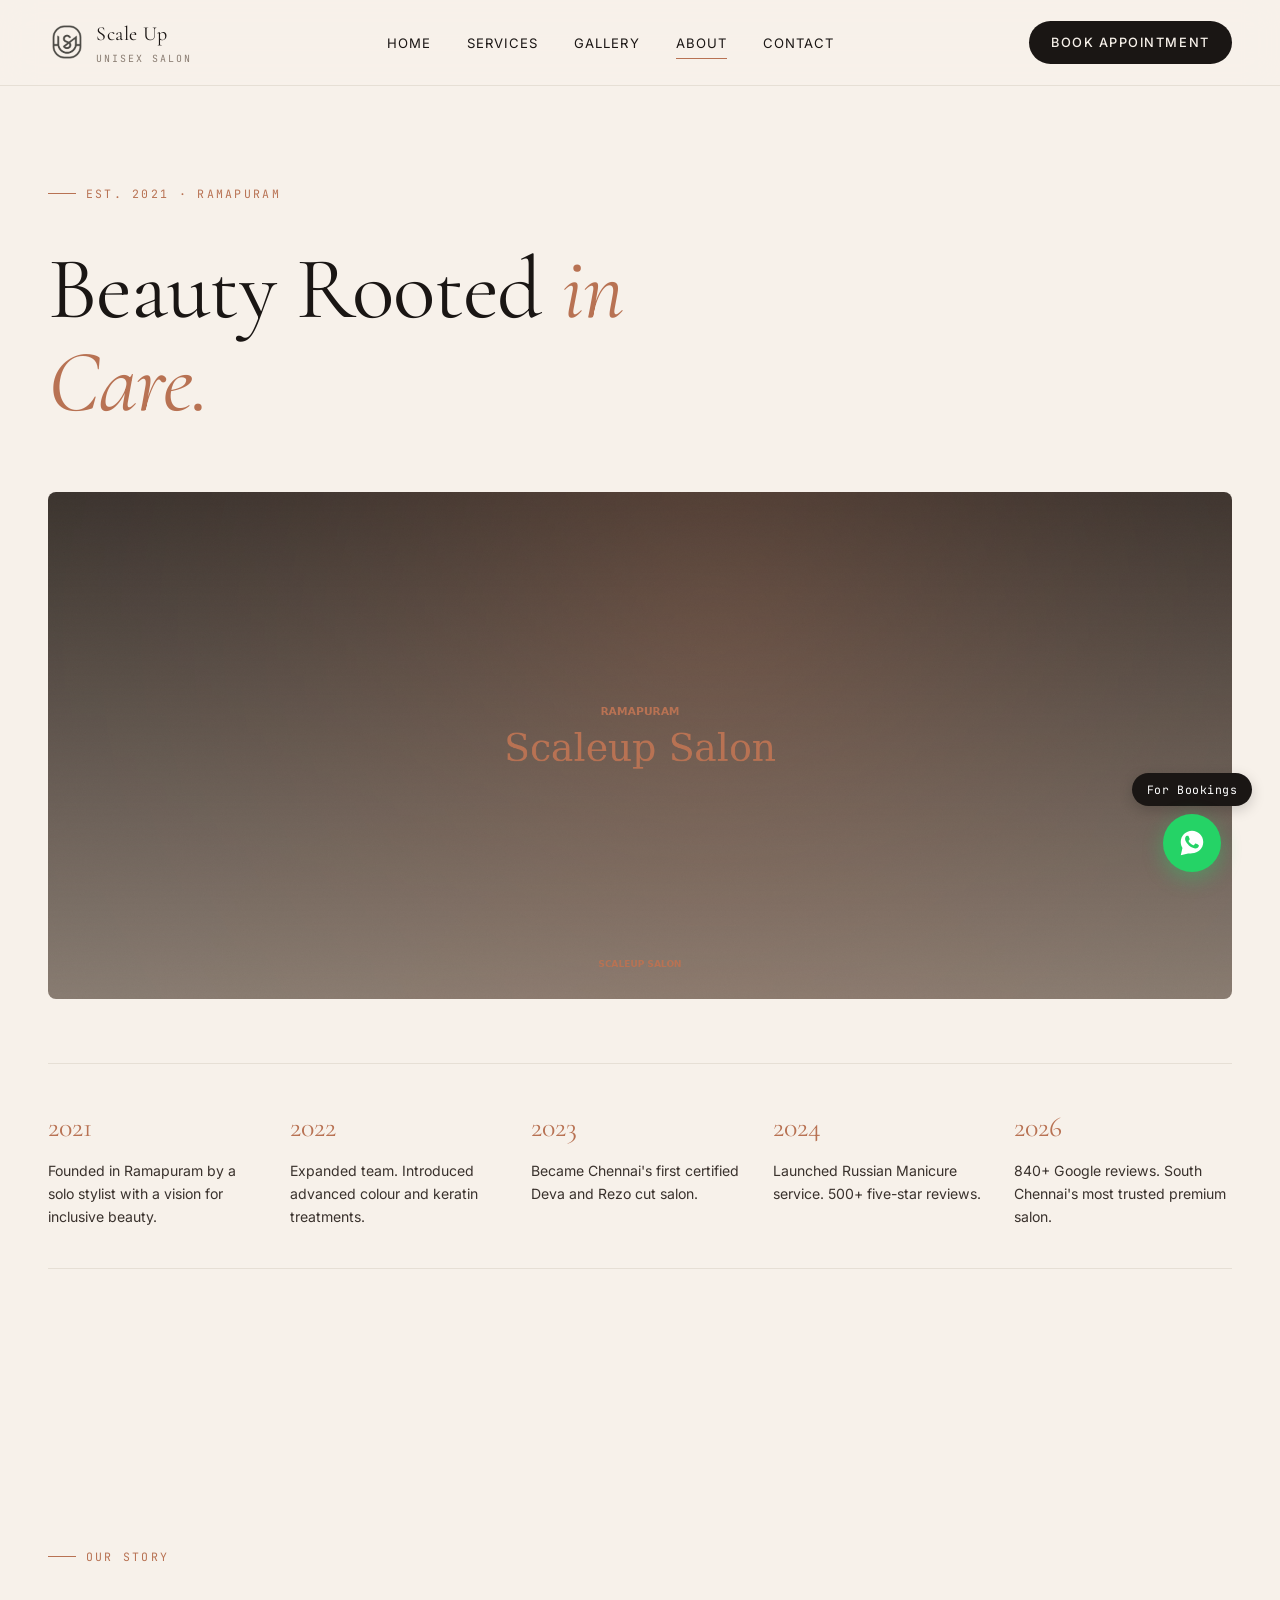
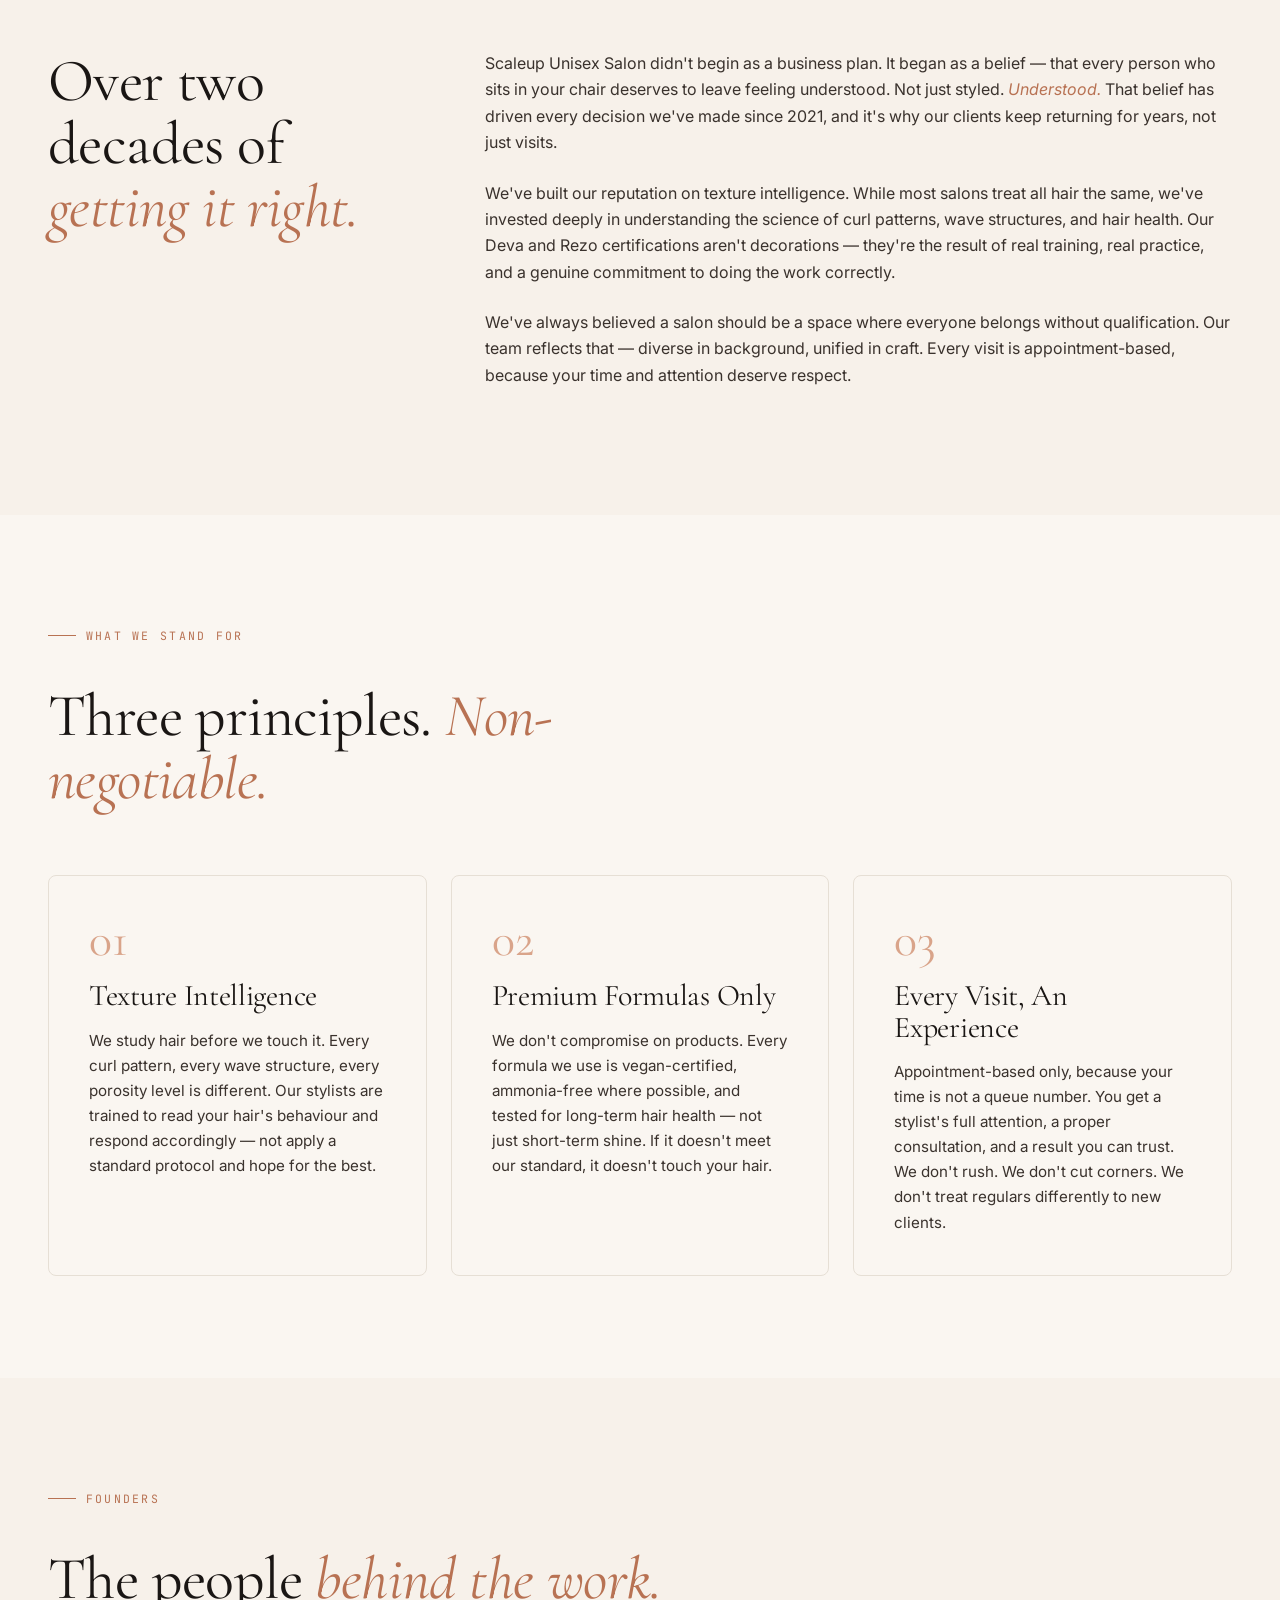
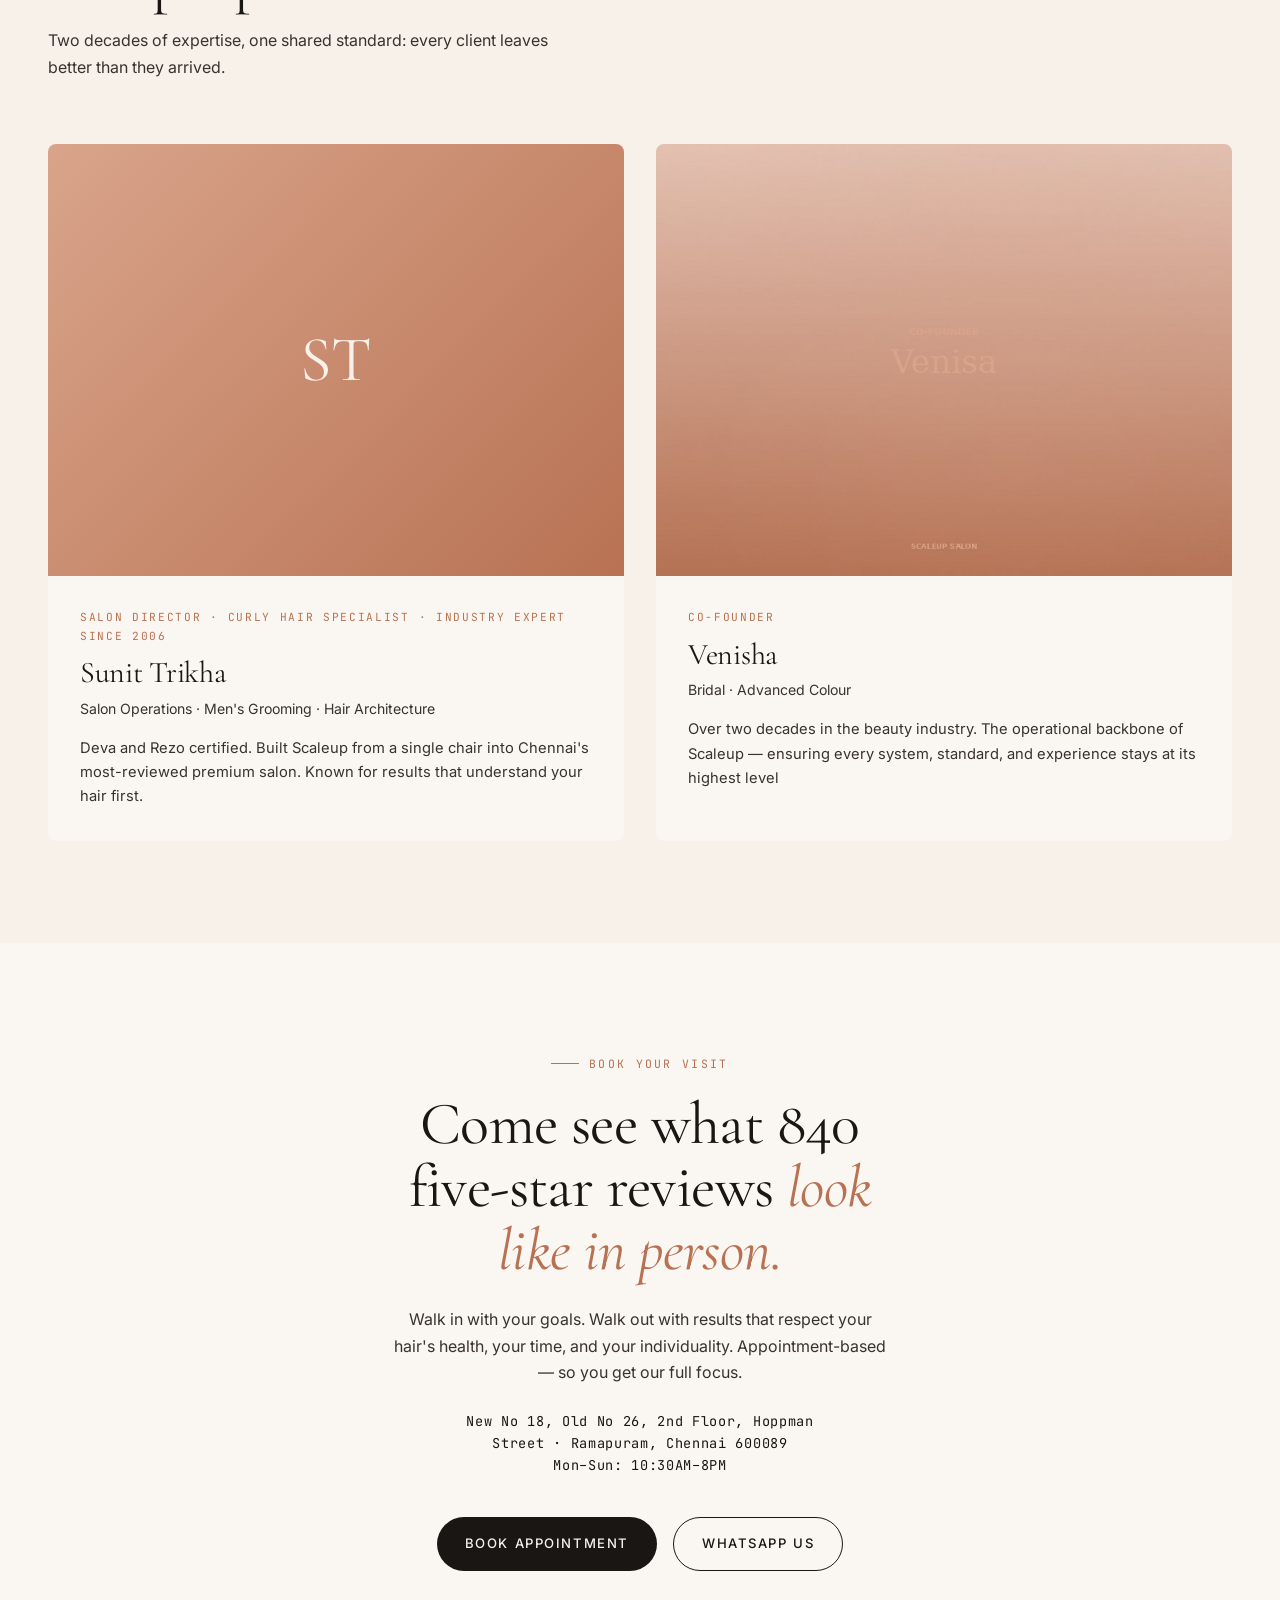
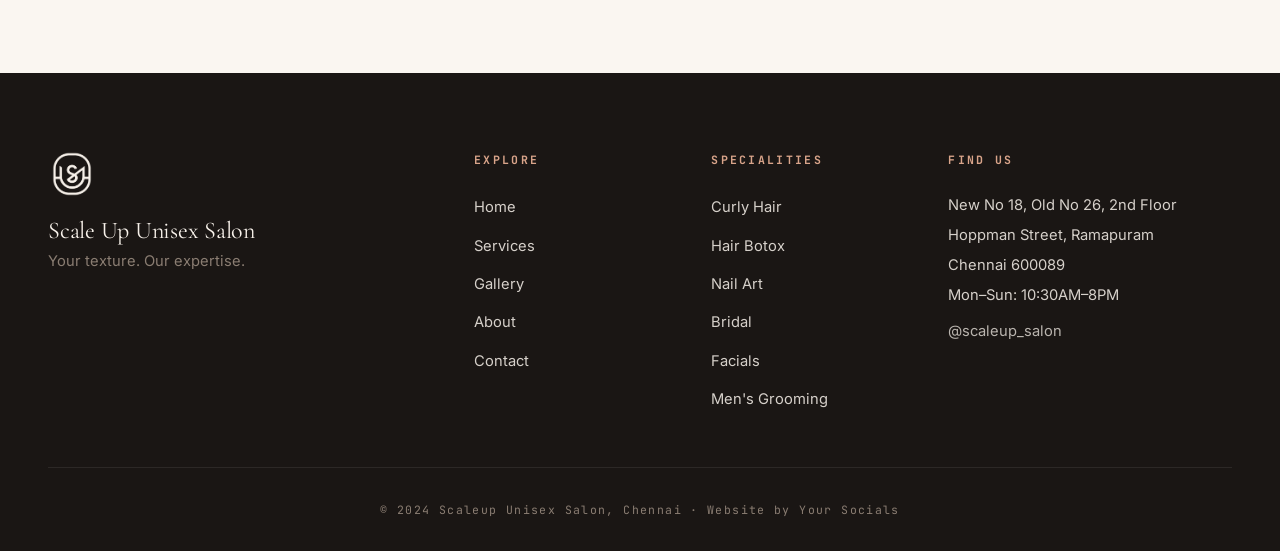
==== commit a605b806: "Add files via upload" ====
--- a/about.html
+++ b/about.html
@@ -16,7 +16,7 @@
   <nav class="nav">
     <div class="nav-inner">
       <a href="index.html" class="nav-brand">
-        <span class="logo-mark">S</span>
+        <img src="images/scale-up-icon-dark.png" alt="Scale Up Unisex Salon logo" class="nav-logo-img" />
         <span>Scale Up<small>Unisex Salon</small></span>
       </a>
       <ul class="nav-links">
@@ -170,7 +170,7 @@
     <div class="container">
       <div class="footer-grid">
         <div class="footer-brand">
-          <div class="logo-mark">S</div>
+          <img src="images/scale-up-icon-light.png" alt="Scale Up Unisex Salon logo" class="footer-logo-img" />
           <h4>Scale Up Unisex Salon</h4>
           <p>Your texture. Our expertise.</p>
         </div>
@@ -200,7 +200,6 @@
           <p>New No 18, Old No 26, 2nd Floor</p>
           <p>Hoppman Street, Ramapuram</p>
           <p>Chennai 600089</p>
-          <p style="margin-top:.75rem;"><a href="tel:+918610382952">+91 86103 82952</a></p>
           <p>Mon–Sun: 10:30AM–8PM</p>
           <p style="margin-top:.75rem;"><a href="https://instagram.com/scaleup_salon">@scaleup_salon</a></p>
         </div>
--- a/css/styles.css
+++ b/css/styles.css
@@ -160,17 +160,10 @@
   font-size: 1.25rem;
   letter-spacing: .02em;
 }
-.nav-brand .logo-mark {
+.nav-brand .nav-logo-img {
   width: 38px;
   height: 38px;
-  border-radius: 50%;
-  background: linear-gradient(135deg, var(--blush), var(--blush-deep));
-  display: grid;
-  place-items: center;
-  color: var(--cream);
-  font-family: var(--serif);
-  font-size: .95rem;
-  font-weight: 600;
+  object-fit: contain;
 }
 .nav-brand small {
   display: block;
@@ -652,14 +645,10 @@
   gap: 3rem;
   margin-bottom: 3.5rem;
 }
-.footer-brand .logo-mark {
-  width: 48px; height: 48px;
-  border-radius: 50%;
-  background: linear-gradient(135deg, var(--blush), var(--blush-deep));
-  display: grid; place-items: center;
-  color: var(--cream);
-  font-family: var(--serif);
-  font-size: 1.1rem;
+.footer-brand .footer-logo-img {
+  width: 48px;
+  height: 48px;
+  object-fit: contain;
   margin-bottom: 1.25rem;
 }
 .footer-brand h4 { font-size: 1.5rem; margin-bottom: .35rem; }
